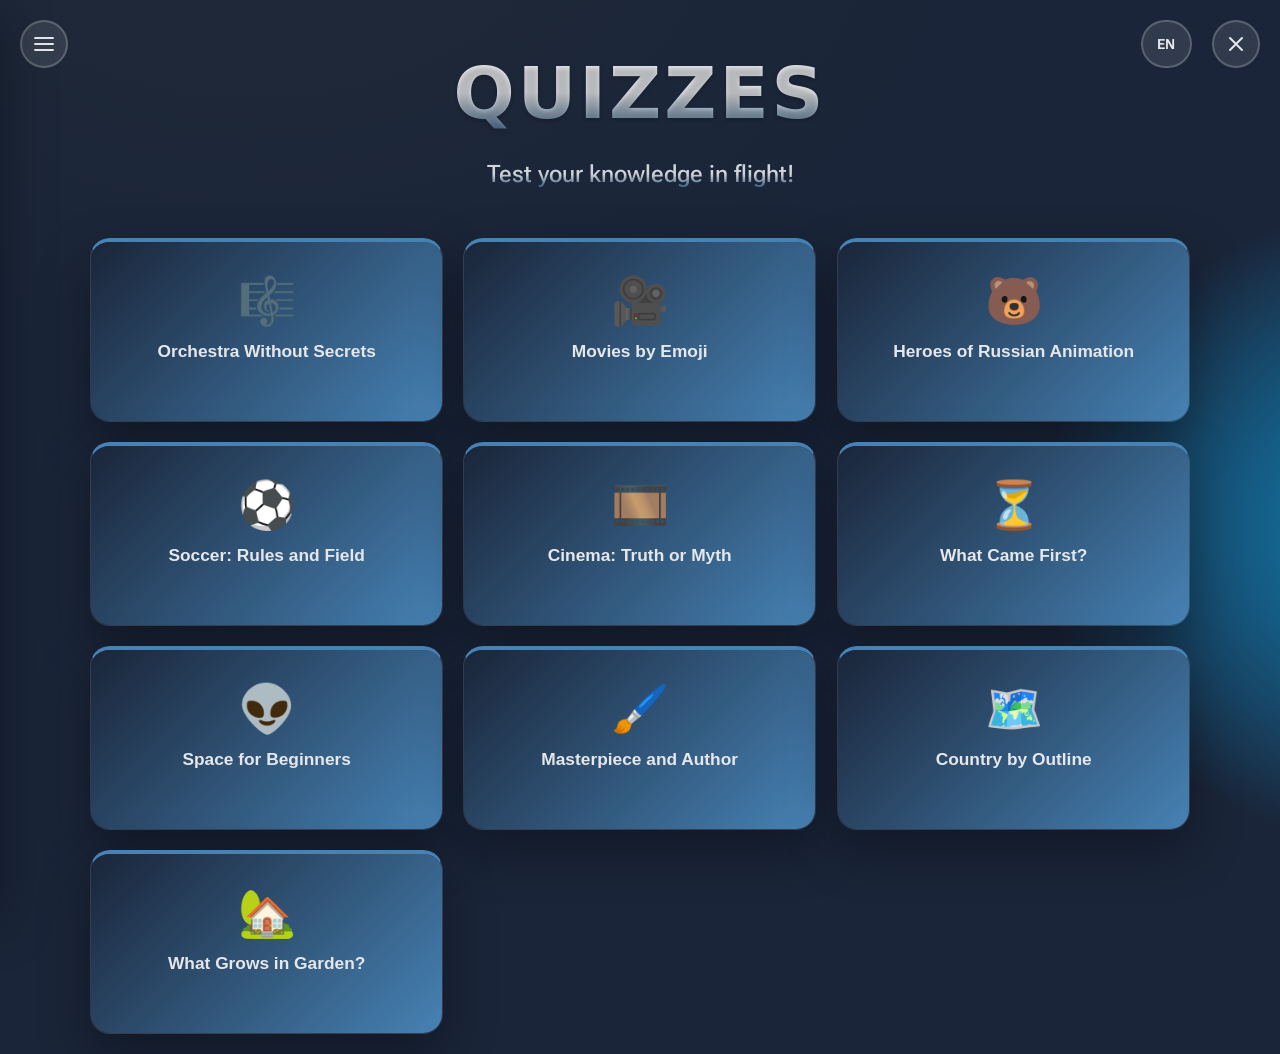
==== index_de.html @ 44c8a568 "Создание проекта" ====
<!DOCTYPE html>
<html lang="ru">
<head>
    <meta charset="UTF-8">
    <meta name="viewport" content="width=device-width, initial-scale=1.0">
    <meta name="description" content="Викторины- проверьте свои знания в полете">
    <meta name="theme-color" content="#1a2539">
    <title>Викторины</title>
    <link rel="stylesheet" href="css/style.css">
</head>
<body>
    <!-- Бургер-кнопка: открывает меню выбора темы -->
    <button class="burger-btn" id="burger-btn" data-i18n-aria-label="openThemeMenu" aria-haspopup="dialog" aria-expanded="false">
        <span class="burger-btn__line"></span>
        <span class="burger-btn__line"></span>
        <span class="burger-btn__line"></span>
    </button>

    <!-- Кнопка выхода/возврата на портал -->
    <button class="exit-btn" id="exit-btn" data-i18n-aria-label="exitQuizAriaLabel">
        <svg width="24" height="24" viewBox="0 0 24 24" fill="none" aria-hidden="true">
            <path d="M18 6L6 18M6 6L18 18" stroke="currentColor" stroke-width="2" stroke-linecap="round"/>
        </svg>
    </button>

    <!-- Селектор языка интерфейса -->
    <div class="language-selector" id="language-selector">
        <button
            type="button"
            class="language-selector__toggle"
            id="language-selector-toggle"
            aria-haspopup="listbox"
            aria-expanded="false"
            data-i18n-aria-label="chooseInterfaceLanguage"
        ></button>
        <div class="language-selector__dropdown" id="language-selector-dropdown" role="listbox" data-i18n-aria-label="availableLanguages"></div>
    </div>

    <!-- Выдвижное меню выбора темы -->
    <div class="theme-drawer-overlay" id="theme-drawer-overlay"></div>
    <div class="theme-drawer" id="theme-drawer" role="dialog" aria-modal="true" aria-labelledby="theme-drawer-title">
        <button class="theme-drawer__close" id="theme-drawer-close" data-i18n-aria-label="closeMenu">
            <svg width="20" height="20" viewBox="0 0 24 24" fill="none" aria-hidden="true">
                <path d="M18 6L6 18M6 6L18 18" stroke="currentColor" stroke-width="2" stroke-linecap="round"/>
            </svg>
        </button>
        <h2 class="theme-drawer__title" id="theme-drawer-title" data-i18n="chooseCategory"></h2>
        <div class="theme-drawer__list" id="theme-drawer-list" role="listbox" data-i18n-aria-label="themesList">
            <!-- Пункты меню генерируются из js/categories.js -->
        </div>
    </div>

    <div class="container">
        <!-- Главный экран -->
        <div id="welcome-screen" class="screen active">

            <div class="logo">
                <h1 class="main-title" data-i18n="mainTitle"></h1>
                <p class="subtitle" data-i18n="subtitle"></p>
            </div>

            <div class="category-selection">
                <div class="categories" id="categories-container">
                    <!-- Кнопки категорий генерируются автоматически из js/categories.js -->
                </div>
            </div>
        </div>

        <!-- Экран информации о категории -->
        <div id="category-info-screen" class="screen">
            <div class="category-info-content">
                <div class="category-info-icon" id="category-info-icon" aria-hidden="true">🎬</div>
                <h2 class="category-info-title" id="category-info-title">Кино на борту</h2>
                <p class="category-info-description" id="category-info-description">Проверьте свои знания о фильмах и кинематографе.</p>

                <div class="category-info-divider" aria-hidden="true"></div>

                <div class="category-info-stats">
                    <div class="info-stat-item">
                        <span class="info-stat-label" data-i18n="questionsLabel"></span>
                        <span class="info-stat-value info-stat-circle" id="category-info-questions">10</span>
                    </div>
                    <div class="info-stat-item">
                        <span class="info-stat-label" data-i18n="ageLabel"></span>
                        <span class="info-stat-value info-stat-circle" id="category-info-age">12+</span>
                    </div>
                </div>

                <div class="category-info-actions">
                    <button class="btn btn-back" id="category-info-back">
                        <svg width="20" height="20" viewBox="0 0 24 24" fill="none" aria-hidden="true">
                            <path d="M19 12H5M5 12L12 19M5 12L12 5" stroke="currentColor" stroke-width="2" stroke-linecap="round" stroke-linejoin="round"/>
                        </svg>
                        <span data-i18n="back"></span>
                    </button>
                    <button class="btn btn-primary active" id="category-info-start">
                        <span data-i18n="startQuiz"></span>
                        <svg width="20" height="20" viewBox="0 0 24 24" fill="none" aria-hidden="true">
                            <path d="M5 12H19M19 12L12 5M19 12L12 19" stroke="currentColor" stroke-width="2" stroke-linecap="round" stroke-linejoin="round"/>
                        </svg>
                    </button>
                </div>
            </div>
        </div>

        <!-- Экран викторины -->
        <div id="quiz-screen" class="screen">
            <div class="quiz-header">
                <div class="progress-bar" role="progressbar" aria-valuemin="0" aria-valuemax="100" aria-valuenow="0" data-i18n-aria-label="quizProgressAriaLabel">
                    <div class="progress-fill" id="progress-fill"></div>
                </div>
                <div class="quiz-info">
                    <span class="question-counter">
                        <span data-i18n="questionWord"></span> <span id="current-question">1</span> <span data-i18n="ofWord"></span> <span id="total-questions">10</span>
                    </span>
                </div>
            </div>

            <div class="quiz-content">
                <div id="question-image-container"></div>

                <h2 class="question" id="question-text"></h2>

                <div class="answers" id="answers-container" role="radiogroup" data-i18n-aria-label="answerOptionsAriaLabel"></div>

                <div class="quiz-controls">
                    <button id="back-btn" class="btn btn-back">
                        <svg width="20" height="20" viewBox="0 0 24 24" fill="none" aria-hidden="true">
                            <path d="M19 12H5M5 12L12 19M5 12L12 5" stroke="currentColor" stroke-width="2" stroke-linecap="round" stroke-linejoin="round"/>
                        </svg>
                        <span data-i18n="back"></span>
                    </button>

                    <button id="next-btn" class="btn btn-primary">
                        <span data-i18n="next"></span>
                        <svg width="20" height="20" viewBox="0 0 24 24" fill="none" aria-hidden="true">
                            <path d="M5 12H19M19 12L12 5M19 12L12 19" stroke="currentColor" stroke-width="2" stroke-linecap="round" stroke-linejoin="round"/>
                        </svg>
                    </button>
                </div>
            </div>
        </div>

        <!-- Экран результатов -->
        <div id="results-screen" class="screen">
            <div class="results-content">
                <div class="results-header">
                    <div class="results-icon" id="results-icon" aria-hidden="true">🏆</div>
                    <h2 class="results-title" id="results-title">Отличный результат!</h2>
                    <p class="results-message" id="results-message"></p>
                </div>

                <!-- Статистика в карточках -->
                <div class="results-stats-grid">
                    <div class="stat-card stat-card-score">
                        <div class="stat-card-icon">⭐</div>
                        <div class="stat-card-content">
                            <div class="stat-card-value" id="final-score">0</div>
                            <div class="stat-card-label" data-i18n="scoreLabel"></div>
                        </div>
                    </div>

                    <div class="stat-card stat-card-percentage">
                        <div class="stat-card-icon">📊</div>
                        <div class="stat-card-content">
                            <div class="stat-card-value" id="percentage">0%</div>
                            <div class="stat-card-label" data-i18n="percentageLabel"></div>
                        </div>
                    </div>

                    <div class="stat-card stat-card-correct">
                        <div class="stat-card-icon">✓</div>
                        <div class="stat-card-content">
                            <div class="stat-card-value" id="correct-count">0</div>
                            <div class="stat-card-label" data-i18n="correctLabel"></div>
                        </div>
                    </div>

                    <div class="stat-card stat-card-incorrect">
                        <div class="stat-card-icon">✗</div>
                        <div class="stat-card-content">
                            <div class="stat-card-value" id="incorrect-count">0</div>
                            <div class="stat-card-label" data-i18n="incorrectLabel"></div>
                        </div>
                    </div>
                </div>

                <!-- Детальная разбивка по вопросам -->
                <div class="results-details">
                    <h3 class="results-details-title" data-i18n="detailedBreakdownTitle"></h3>
                    <div class="results-questions-list" id="results-questions-list"></div>
                </div>

                <div class="results-actions">
                    <button class="btn btn-primary active" id="play-again-btn">
                        <svg width="20" height="20" viewBox="0 0 24 24" fill="none" aria-hidden="true">
                            <path d="M21 12C21 16.9706 16.9706 21 12 21C7.02944 21 3 16.9706 3 12C3 7.02944 7.02944 3 12 3C14.8273 3 17.35 4.30367 19 6.34267" stroke="currentColor" stroke-width="2" stroke-linecap="round"/>
                            <path d="M21 3V7H17" stroke="currentColor" stroke-width="2" stroke-linecap="round" stroke-linejoin="round"/>
                        </svg>
                        <span data-i18n="playAgain"></span>
                    </button>
                    <button type="button" class="btn btn-secondary" id="change-category-btn">
                        <svg width="20" height="20" viewBox="0 0 24 24" fill="none" aria-hidden="true">
                            <path d="M9 5H7C5.89543 5 5 5.89543 5 7V19C5 20.1046 5.89543 21 7 21H17C18.1046 21 19 20.1046 19 19V7C19 5.89543 18.1046 5 17 5H15" stroke="currentColor" stroke-width="2"/>
                            <rect x="9" y="3" width="6" height="4" rx="1" stroke="currentColor" stroke-width="2"/>
                        </svg>
                        <span data-i18n="chooseAnother"></span>
                    </button>
                </div>
            </div>
        </div>
    </div>

    <!-- Модальное окно выхода -->
    <div id="exit-modal" class="modal" role="dialog" aria-modal="true" aria-labelledby="exit-modal-title">
        <div class="modal-content">
            <div class="modal-icon" aria-hidden="true">⚠️</div>
            <h3 class="modal-title" id="exit-modal-title" data-i18n="exitConfirmTitle"></h3>
            <div class="modal-actions">
                <button class="btn btn-secondary" id="exit-cancel" data-i18n="exitNo"></button>
                <button class="btn btn-primary active" id="exit-confirm" data-i18n="exitYes"></button>
            </div>
        </div>
    </div>


    <script src="js/questions.js"></script>
    <script src="js/categories.js"></script>
    <script>window.CURRENT_LANGUAGE_CODE = 'en';</script>
    <script src="js/app.js"></script>
</body>
</html>
---- css/style.css ----
/* ============================================
   ШРИФТЫ
   ============================================ */
@font-face {
    font-family: 'Roboto Flex';
    src: url('../fonts/RobotoFlexVariable.woff2') format('woff2-variations'),
         url('../fonts/RobotoFlexVariable.woff2') format('woff2');
    font-weight: 100 1000;
    font-stretch: 25% 151%;
    font-style: normal;
    font-display: swap;
}

/* ============================================
   БАЗОВЫЕ СТИЛИ И ПЕРЕМЕННЫЕ
   ============================================ */
* {
    margin: 0;
    padding: 0;
    box-sizing: border-box;
}

:root {
    --bg: #1a2539;
    --card: #131d2f;
    --muted: #94a3b8;
    --text: #e5e7eb;
    --accent: #00CED1;
    --accent-2: #4682B4;
    --ok: #10b981;
    --err: #ef4444;
    --border-radius: 20px;
    --transition: all 0.3s ease;
    --shadow: 0 20px 50px rgba(0, 0, 0, 0.35);


    --transition-fast: 0.2s ease;
    --transition-normal: 0.3s ease;
    --transition-slow: 0.5s ease;

}

html {
    scroll-behavior: smooth;
}

body {
    font-family: 'Roboto Flex', system-ui, -apple-system, 'Segoe UI', Roboto, Ubuntu, Cantarell, 'Noto Sans', Arial, sans-serif;
    background: radial-gradient(1200px 800px at 20% -10%, #1f2937 0, transparent 60%),
                radial-gradient(1000px 700px at 120% 50%, #0ea5e9 0, transparent 50%),
                var(--bg);
    min-height: 100vh;
    display: flex;
    align-items: flex-start;
    justify-content: center;
    padding: 20px;
    color: var(--text);
    overflow-x: hidden;
}

.container {
    width: 100%;
    max-width: 920px;
    position: relative;
}

.screen {
    display: none;
    animation: fadeIn 0.4s ease;
}

.screen.active {
    display: block;
}


#category-info-screen.screen.active {
    display: flex;
    align-items: center;
    justify-content: center;
    min-height: calc(100vh - 40px);
}

@keyframes fadeIn {
    from {
        opacity: 0;
        transform: translateY(20px);
    }
    to {
        opacity: 1;
        transform: translateY(0);
    }
}

/* ============================================
   КНОПКА ВЫХОДА
   ============================================ */
.exit-btn {
    position: fixed;
    top: 20px;
    right: 20px;
    width: 48px;
    height: 48px;
    border-radius: 50%;
    background: rgba(255, 255, 255, 0.1);
    backdrop-filter: blur(10px);
    border: 2px solid rgba(255, 255, 255, 0.2);
    color: var(--text);
    cursor: pointer;
    transition: var(--transition);
    display: flex;
    align-items: center;
    justify-content: center;
    z-index: 1000;
    will-change: transform;
    transform: translateZ(0);
}

.exit-btn:hover {
    background: rgba(239, 68, 68, 0.2);
    border-color: var(--err);
    color: var(--err);
    transform: rotate(90deg);
}

/* ============================================
   БУРГЕР-КНОПКА
   ============================================ */
.burger-btn {
    position: fixed;
    top: 20px;
    left: 20px;
    width: 48px;
    height: 48px;
    border-radius: 50%;
    background: rgba(255, 255, 255, 0.1);
    backdrop-filter: blur(10px);
    border: 2px solid rgba(255, 255, 255, 0.2);
    color: var(--text);
    cursor: pointer;
    transition: var(--transition);
    display: flex;
    flex-direction: column;
    align-items: center;
    justify-content: center;
    gap: 4px;
    z-index: 1000;
    will-change: transform;
    transform: translateZ(0);
}

.burger-btn:hover,
.burger-btn--active {
    background: rgba(0, 206, 209, 0.15);
    border-color: var(--accent);
}

.burger-btn__line {
    display: block;
    width: 20px;
    height: 2px;
    border-radius: 2px;
    background: var(--text);
    transition: var(--transition);
}

.burger-btn:hover .burger-btn__line,
.burger-btn--active .burger-btn__line {
    background: var(--accent);
}

.burger-btn--active .burger-btn__line:nth-child(1) {
    transform: translateY(6px) rotate(45deg);
}

.burger-btn--active .burger-btn__line:nth-child(2) {
    opacity: 0;
}

.burger-btn--active .burger-btn__line:nth-child(3) {
    transform: translateY(-6px) rotate(-45deg);
}

.burger-btn--hidden {
    opacity: 0;
    visibility: hidden;
    pointer-events: none;
}

/* ============================================
   ВЫДВИЖНОЕ МЕНЮ ВЫБОРА ТЕМЫ
   ============================================ */
.theme-drawer-overlay {
    position: fixed;
    inset: 0;
    background: rgba(0, 0, 0, 0.5);
    backdrop-filter: blur(2px);
    opacity: 0;
    visibility: hidden;
    transition: var(--transition);
    z-index: 1099;
}

.theme-drawer-overlay--visible {
    opacity: 1;
    visibility: visible;
}

.theme-drawer {
    position: fixed;
    top: 0;
    left: 0;
    bottom: 0;
    width: min(320px, 85vw);
    background: var(--card);
    border-right: 1px solid rgba(255, 255, 255, 0.08);
    box-shadow: var(--shadow);
    padding: 84px 28px 32px;
    transform: translateX(-100%);
    transition: transform 0.35s ease;
    z-index: 1100;
    overflow-y: auto;
}

.theme-drawer--open {
    transform: translateX(0);
}

.theme-drawer__close {
    position: absolute;
    top: 20px;
    right: 20px;
    width: 40px;
    height: 40px;
    border-radius: 50%;
    background: rgba(255, 255, 255, 0.06);
    border: 2px solid rgba(255, 255, 255, 0.15);
    color: var(--text);
    cursor: pointer;
    transition: var(--transition);
    display: flex;
    align-items: center;
    justify-content: center;
}

.theme-drawer__close:hover {
    background: rgba(239, 68, 68, 0.2);
    border-color: var(--err);
    color: var(--err);
}

.theme-drawer__title {
    font-size: 1.3em;
    font-weight: 800;
    letter-spacing: 0.5px;
    text-transform: uppercase;
    margin-bottom: 24px;
    color: var(--text);
}

.theme-drawer__list {
    display: flex;
    flex-direction: column;
    gap: 6px;
}

.theme-drawer__item {
    display: flex;
    align-items: center;
    width: 100%;
    padding: 14px 16px;
    border-radius: 12px;
    background: transparent;
    border: none;
    color: var(--text);
    font-family: inherit;
    font-size: 1.05em;
    font-weight: 500;
    text-align: left;
    cursor: pointer;
    transition: var(--transition-fast);
}

.theme-drawer__item:hover {
    background: rgba(255, 255, 255, 0.06);
}

.theme-drawer__item--active {
    background: rgba(0, 206, 209, 0.14);
    color: var(--accent);
    font-weight: 700;
}

@media (max-width: 480px) {
    .burger-btn {
        width: 44px;
        height: 44px;
        top: 12px;
        left: 12px;
    }

    .theme-drawer {
        padding: 76px 22px 28px;
    }

    .theme-drawer__title {
        font-size: 1.15em;
        margin-bottom: 20px;
    }

    .theme-drawer__item {
        padding: 12px 14px;
        font-size: 1em;
    }
}

@media (max-width: 360px) {
    .burger-btn {
        width: 40px;
        height: 40px;
        top: 10px;
        left: 10px;
    }

    .theme-drawer {
        padding: 68px 18px 24px;
    }

    .theme-drawer__title {
        font-size: 1.05em;
        margin-bottom: 18px;
    }
}

/* ============================================
   СЕЛЕКТОР ЯЗЫКА
   ============================================ */
.language-selector {
    position: fixed;
    top: 20px;
    right: 88px;
    z-index: 1000;
    transition: opacity var(--transition), visibility var(--transition);
}

.language-selector--hidden {
    opacity: 0;
    visibility: hidden;
    pointer-events: none;
}

.language-selector__toggle {
    display: flex;
    align-items: center;
    justify-content: center;
    min-width: 48px;
    height: 48px;
    padding: 0 14px;
    border-radius: 24px;
    background: rgba(255, 255, 255, 0.1);
    backdrop-filter: blur(10px);
    border: 2px solid rgba(255, 255, 255, 0.2);
    color: var(--text);
    cursor: pointer;
    transition: var(--transition);
    font-family: inherit;
    will-change: transform;
    transform: translateZ(0);
}

.language-selector__toggle:hover,
.language-selector--open .language-selector__toggle {
    background: rgba(0, 206, 209, 0.15);
    border-color: var(--accent);
    color: var(--accent);
}

.language-selector__code {
    display: flex;
    align-items: center;
    justify-content: center;
    font-size: 1.05em;
    font-weight: 700;
    letter-spacing: 0.03em;
    line-height: 1;
}

.language-selector__dropdown {
    position: absolute;
    top: calc(100% + 10px);
    right: 0;
    min-width: 200px;
    max-height: 0;
    overflow: hidden;
    background: var(--card);
    border: 1px solid rgba(255, 255, 255, 0.08);
    border-radius: 16px;
    box-shadow: var(--shadow);
    opacity: 0;
    transform: translateY(-8px);
    transition: max-height var(--transition), opacity var(--transition), transform var(--transition), overflow 0s linear 0.3s;
    pointer-events: none;
}

.language-selector--open .language-selector__dropdown {
    max-height: min(420px, calc(100vh - 90px));
    opacity: 1;
    transform: translateY(0);
    pointer-events: auto;
    overflow-y: auto;
    padding: 8px;
    transition: max-height var(--transition), opacity var(--transition), transform var(--transition), overflow 0s linear 0.3s;
}

.language-option {
    display: flex;
    align-items: center;
    gap: 10px;
    width: 100%;
    padding: 10px 12px;
    border: none;
    border-radius: 10px;
    background: transparent;
    color: var(--text);
    font-family: inherit;
    font-size: 0.95em;
    text-align: left;
    text-decoration: none;
    cursor: pointer;
    transition: var(--transition-fast);
}

.language-option:hover {
    background: rgba(255, 255, 255, 0.08);
}

.language-option--active {
    background: rgba(0, 206, 209, 0.12);
    color: var(--accent);
}

.language-option__code {
    flex-shrink: 0;
    min-width: 28px;
    font-size: 0.8em;
    font-weight: 700;
    letter-spacing: 0.05em;
    color: rgba(229, 231, 235, 0.5);
    line-height: 1;
}

.language-option--active .language-option__code {
    color: var(--accent);
}

.language-option__name {
    flex: 1;
}

.language-option__check {
    color: var(--accent);
    font-weight: 700;
}

@media (max-width: 480px) {
    .language-selector {
        top: 12px;
        right: 76px;
    }

    .language-selector__toggle {
        min-width: 44px;
        height: 44px;
        padding: 0 12px;
    }

    .language-selector__dropdown {
        min-width: 180px;
    }
}

@media (max-width: 360px) {
    .language-selector {
        top: 10px;
        right: 68px;
    }

    .language-selector__toggle {
        min-width: 40px;
        height: 40px;
        padding: 0 10px;
    }
}

/* ============================================
   ГЛАВНЫЙ ЭКРАН
   ============================================ */

.categories__empty {
    text-align: center;
    opacity: 0.7;
    font-size: 1.05em;
    padding: 40px 20px;
    grid-column: 1 / -1;
}

.categories {
    display: grid;
    grid-template-columns: repeat(2, 1fr);
    gap: 16px;
}


.category-btn {
    background: linear-gradient(180deg, rgba(255,255,255,.06), rgba(255,255,255,.02));
    backdrop-filter: blur(8px);
    border: 1px solid rgba(255, 255, 255, 0.08);
    border-top: 4px solid var(--category-color, #4682B4);
    border-radius: var(--border-radius);
    padding: 32px 24px;
    cursor: pointer;
    transition: var(--transition);
    display: flex;
    flex-direction: column;
    align-items: center;
    gap: 12px;
    box-shadow: var(--shadow);
    position: relative;
    overflow: hidden;
    min-height: 160px;
    will-change: transform;
    transform: translateZ(0);
}

.category-btn__icon {
    font-size: 3.5em;
    position: relative;
    z-index: 1;
    transition: transform var(--transition-normal);
}

.category-btn:hover .category-btn__icon {
    transform: scale(1.1);
}

.category-btn__title {
    font-size: 1.3em;
    font-weight: 600;
    color: var(--text);
    position: relative;
    z-index: 1;
}

.category-btn::before {
    content: '';
    position: absolute;
    top: 0;
    left: 0;
    right: 0;
    bottom: 0;
    background: linear-gradient(135deg, rgba(26,37,57), rgba(70, 130, 180));
    opacity: 1;
    transition: var(--transition);
}

.category-btn:hover::before {
    opacity: 1;
}

.category-btn:hover {
    transform: translateY(-5px);
    border-color: var(--accent);
    box-shadow: 0 15px 40px rgba(224, 255, 255, 0.3);
}

/* ============================================
   ЭКРАН ИНФОРМАЦИИ О КАТЕГОРИИ
   ============================================ */
.category-info-content {
    background: linear-gradient(180deg, rgba(255,255,255,.06), rgba(255,255,255,.03));
    backdrop-filter: blur(8px);
    border: 1px solid rgba(255, 255, 255, 0.08);
    border-radius: var(--border-radius);
    padding: 48px 40px;
    box-shadow: var(--shadow);
    text-align: center;
    max-width: 600px;
    margin: 0 auto;
}

.category-info-icon {
    font-size: 5em;
    margin-bottom: 20px;
}

.category-info-title {
    font-size: 2em;
    color: var(--text);
    margin-bottom: 16px;
    font-weight: 700;
}

.category-info-description {
    font-size: 1.1em;
    color: var(--muted);
    line-height: 1.6;
    margin-bottom: 24px;
}

.category-info-divider {
    height: 1px;
    background: linear-gradient(90deg,
        transparent,
        rgba(255, 255, 255, 0.15) 20%,
        rgba(255, 255, 255, 0.15) 80%,
        transparent);
    margin: 24px 0;
}

.category-info-stats {
    display: flex;
    justify-content: space-around;
    gap: 24px;
    margin-bottom: 32px;
}

.info-stat-item {
    display: flex;
    flex-direction: column;
    align-items: center;
    gap: 8px;
}

.info-stat-label {
    font-size: 0.9em;
    color: var(--muted);
    text-transform: uppercase;
    letter-spacing: 0.5px;
}

.info-stat-value {
    font-size: 1.4em;
    font-weight: 700;
    color: var(--accent);
}

.category-info-actions {
    display: flex;
    gap: 12px;
    justify-content: center;
}

/* ============================================
   ЭКРАН ВИКТОРИНЫ
   ============================================ */
#quiz-screen {
    background: linear-gradient(180deg, rgba(255,255,255,.06), rgba(255,255,255,.03));
    backdrop-filter: blur(8px);
    border: 1px solid rgba(255, 255, 255, 0.08);
    border-radius: var(--border-radius);
    padding: 40px;
    box-shadow: var(--shadow);
}

.quiz-header {
    margin-bottom: 40px;
}

.progress-bar {
    width: 100%;
    height: 10px;
    background: rgba(255, 255, 255, 0.1);
    border-radius: 10px;
    overflow: hidden;
    margin-bottom: 20px;
}

.progress-fill {
    height: 100%;
    background: linear-gradient(90deg, var(--accent), var(--accent-2));
    border-radius: 10px;
    transition: width var(--transition-slow);
    width: 0%;
    will-change: width;
}

.quiz-info {
    display: flex;
    justify-content: center;
    align-items: center;
    font-weight: 600;
    font-size: 1.1em;
}

.question-counter {
    color: var(--muted);
}

#question-image-container {
    width: 100%;
    margin-bottom: 24px;
}

.question-image {
    width: 100%;
    max-width: 100%;
    height: auto;
    max-height: 400px;
    object-fit: contain;
    border-radius: 16px;
    display: block;
    margin: 0 auto;
    box-shadow: 0 10px 40px rgba(0, 0, 0, 0.3);
    border: 2px solid rgba(255, 255, 255, 0.1);
    /* Плавное появление изображения */
    transition: opacity 0.5s ease;
    position: relative;
    z-index: 1;
}

.question {
    font-size: 1.6em;
    margin-bottom: 32px;
    line-height: 1.5;
    color: var(--text);
    font-weight: 600;
}

.answers {
    display: grid;
    gap: 12px;
    margin-bottom: 32px;
}

.answer-btn {
    background: rgba(17, 24, 39, 0.5);
    border: 1px solid rgba(255, 255, 255, 0.14);
    border-radius: 14px;
    padding: 20px 24px;
    text-align: left;
    cursor: pointer;
    transition: var(--transition);
    font-size: 1.1em;
    color: var(--text);
    position: relative;
    overflow: hidden;
    display: flex;
    justify-content: space-between;
    align-items: center;
    word-wrap: break-word;
    overflow-wrap: break-word;
    white-space: normal;
    line-height: 1.4;
    will-change: transform;
    transform: translateZ(0);
}

.answer-btn::before {
    content: '';
    position: absolute;
    left: 0;
    top: 0;
    bottom: 0;
    width: 4px;
    background: var(--accent);
    transform: scaleY(0);
    transition: var(--transition);
}

.answer-btn:hover:not(.disabled)::before {
    transform: scaleY(1);
}

.answer-btn:hover:not(.disabled) {
    background: rgba(255, 255, 255, 0.1);
    border-color: var(--accent);
    transform: translateX(4px);
}

.answer-btn.selected {
    background: rgba(0, 206, 209, 0.15);
    color: var(--accent);
    border-color: var(--accent);
    transform: translateX(4px);
}

.answer-btn.selected::before {
    transform: scaleY(1);
}

.answer-btn.disabled {
    cursor: not-allowed;
    opacity: 0.5;
}

.quiz-controls {
    display: flex;
    gap: 12px;
    justify-content: space-between;
    width: 100%;
}

.btn {
    padding: 16px 32px;
    border: none;
    border-radius: 12px;
    font-size: 1.1em;
    font-weight: 600;
    cursor: pointer;
    transition: var(--transition);
    display: flex;
    align-items: center;
    gap: 8px;
    justify-content: center;
    min-height: 48px;
    will-change: transform;
    transform: translateZ(0);
}

.btn-primary {
    background: rgba(255, 255, 255, 0.1);
    color: rgba(255, 255, 255, 0.4);
    flex: 1;
    border: 1px solid rgba(255, 255, 255, 0.1);
    cursor: not-allowed;
}

.btn-primary.active {
    background: linear-gradient(90deg, var(--accent), var(--accent-2));
    color: #0f172a;
    cursor: pointer;
}

.btn-primary.active:hover {
    transform: translateY(-2px);
}

.btn-back {
    background: rgba(255, 255, 255, 0.1);
    color: var(--text);
    border: 1px solid rgba(255, 255, 255, 0.2);
}

.btn-back:hover {
    background: rgba(255, 255, 255, 0.15);
    border-color: var(--accent);
}

.btn-secondary {
    background: rgba(255, 255, 255, 0.1);
    color: var(--text);
    border: 1px solid rgba(255, 255, 255, 0.2);
    flex: 1;
}

.btn-secondary:hover {
    background: rgba(255, 255, 255, 0.15);
    border-color: rgba(255, 255, 255, 0.3);
}

/* ============================================
   ПЛАШКА "NEW" ДЛЯ КАТЕГОРИЙ
   ============================================ */

.new-badge {
    position: absolute;
    top: 12px;
    right: 12px;

    background-color: rgba(64, 224, 208, 0.85);
    color: white;
    font-weight: bold;
    font-size: 12px;
    text-transform: uppercase;
    letter-spacing: 0.5px;

    padding: 5px 12px;
    border-radius: 16px;

    box-shadow: 0 2px 8px rgba(64, 224, 208, 0.4);
    z-index: 2;

    animation: badgePulse 2s ease-in-out infinite;
}

@keyframes badgePulse {
    0%, 100% {
        transform: scale(1);
        box-shadow: 0 2px 8px rgba(64, 224, 208, 0.4);
    }
    50% {
        transform: scale(1.05);
        box-shadow: 0 4px 12px rgba(64, 224, 208, 0.6);
    }
}

/* Адаптивность для плашки */
@media (max-width: 767px) {
    .new-badge {
        font-size: 11px;
        padding: 4px 10px;
        top: 10px;
        right: 10px;
    }
}

@media (max-width: 480px) {
    .new-badge {
        font-size: 10px;
        padding: 3px 8px;
        top: 8px;
        right: 8px;
    }
}

@media (max-width: 360px) {
    .new-badge {
        font-size: 9px;
        padding: 3px 7px;
        top: 8px;
        right: 8px;
    }
}

@media (max-height: 600px) and (orientation: landscape) {
    .new-badge {
        font-size: 10px;
        padding: 3px 8px;
        top: 8px;
        right: 8px;
    }
}

/* ============================================
   ЭКРАН РЕЗУЛЬТАТОВ
   ============================================ */
#results-screen {
    background: linear-gradient(180deg, rgba(255,255,255,.06), rgba(255,255,255,.03));
    backdrop-filter: blur(8px);
    border: 1px solid rgba(255, 255, 255, 0.08);
    border-radius: var(--border-radius);
    padding: 48px 40px;
    box-shadow: var(--shadow);
}



.results-header {
    margin-bottom: 40px;
    text-align: center;
}

.results-icon {
    font-size: 5em;
    align: center;
    margin-bottom: 20px;
    animation: bounceIn 0.6s ease;
    will-change: transform;
}

@keyframes bounceIn {
    0% {
        opacity: 0;
        transform: scale(0.3);
    }
    50% {
        opacity: 1;
        transform: scale(1.05);
    }
    70% {
        transform: scale(0.9);
    }
    100% {
        transform: scale(1);
    }
}

.results-title {
    font-size: 2.2em;
    color: var(--text);
    margin-bottom: 12px;
    font-weight: 700;
}

.results-message {
    font-size: 1.1em;
    color: var(--muted);
    line-height: 1.6;
    max-width: 600px;
    margin: 0 auto;
}

/* КАРТОЧКИ СТАТИСТИКИ */
.results-stats-grid {
    display: grid;
    grid-template-columns: repeat(4, 1fr);
    gap: 16px;
    margin-bottom: 40px;
}

.stat-card {
    background: linear-gradient(135deg, rgba(255,255,255,0.08), rgba(255,255,255,0.04));
    border: 1px solid rgba(255, 255, 255, 0.1);
    border-radius: 16px;
    padding: 24px 20px;
    display: flex;
    flex-direction: column;
    align-items: center;
    gap: 12px;
    transition: var(--transition);
    position: relative;
    overflow: hidden;
    animation: slideInUp 0.5s ease forwards;
    opacity: 0;
    will-change: transform;
    transform: translateZ(0);
}

.stat-card:nth-child(1) { animation-delay: 0.1s; }
.stat-card:nth-child(2) { animation-delay: 0.2s; }
.stat-card:nth-child(3) { animation-delay: 0.3s; }
.stat-card:nth-child(4) { animation-delay: 0.4s; }

@keyframes slideInUp {
    from {
        opacity: 0;
        transform: translateY(30px);
    }
    to {
        opacity: 1;
        transform: translateY(0);
    }
}

.stat-card:hover {
    transform: translateY(-4px);
    box-shadow: 0 12px 24px rgba(0, 0, 0, 0.3);
}

.stat-card-icon {
    width: 56px;
    height: 56px;
    border-radius: 12px;
    display: flex;
    align-items: center;
    justify-content: center;
    font-size: 1.8em;
    flex-shrink: 0;
}

.stat-card-score .stat-card-icon {
    background: linear-gradient(135deg, #fbbf24, #f59e0b);
}

.stat-card-correct .stat-card-icon {
    background: linear-gradient(135deg, #10b981, #059669);
}

.stat-card-incorrect .stat-card-icon {
    background: linear-gradient(135deg, #ef4444, #dc2626);
}

.stat-card-percentage .stat-card-icon {
    background: linear-gradient(135deg, #3b82f6, #2563eb);
}

.stat-card-content {
    text-align: center;
}

.stat-card-value {
    font-size: 2.2em;
    font-weight: 700;
    color: var(--text);
    line-height: 1;
    margin-bottom: 6px;
}

.stat-card-label {
    font-size: 0.9em;
    color: var(--muted);
    text-transform: uppercase;
    letter-spacing: 0.5px;
}

/* ДЕТАЛЬНАЯ РАЗБИВКА */
.results-details {
    background: rgba(255, 255, 255, 0.03);
    border: 1px solid rgba(255, 255, 255, 0.08);
    border-radius: 16px;
    padding: 24px;
    margin-bottom: 32px;
}

.results-details-title {
    font-size: 1.3em;
    color: var(--text);
    margin-bottom: 20px;
    font-weight: 600;
    text-align: center;
}

.results-questions-list {
    display: flex;
    flex-direction: column;
    gap: 16px;
    max-height: 500px;
    overflow-y: auto;
    padding-right: 8px;
}

.results-questions-list::-webkit-scrollbar {
    width: 6px;
}

.results-questions-list::-webkit-scrollbar-track {
    background: rgba(255, 255, 255, 0.05);
    border-radius: 3px;
}

.results-questions-list::-webkit-scrollbar-thumb {
    background: rgba(255, 255, 255, 0.2);
    border-radius: 3px;
}

.results-questions-list::-webkit-scrollbar-thumb:hover {
    background: rgba(255, 255, 255, 0.3);
}

/* КАРТОЧКА ВОПРОСА */
.results-question-item {
    background: rgba(255, 255, 255, 0.04);
    border: 1px solid rgba(255, 255, 255, 0.1);
    border-radius: 12px;
    padding: 20px;
    transition: var(--transition);
    animation: fadeInLeft 0.4s ease forwards;
    opacity: 0;
    will-change: transform;
}

.results-question-item:nth-child(1) { animation-delay: 0.05s; }
.results-question-item:nth-child(2) { animation-delay: 0.1s; }
.results-question-item:nth-child(3) { animation-delay: 0.15s; }
.results-question-item:nth-child(4) { animation-delay: 0.2s; }
.results-question-item:nth-child(5) { animation-delay: 0.25s; }
.results-question-item:nth-child(n+6) { animation-delay: 0.3s; }

@keyframes fadeInLeft {
    from {
        opacity: 0;
        transform: translateX(-20px);
    }
    to {
        opacity: 1;
        transform: translateX(0);
    }
}

.results-question-item:hover {
    background: rgba(255, 255, 255, 0.06);
    transform: translateX(4px);
}


.question-header {
    display: flex;
    justify-content: space-between;
    align-items: center;
    margin-bottom: 12px;
    padding-bottom: 12px;
    border-bottom: 1px solid rgba(255, 255, 255, 0.08);
}

.question-number {
    font-size: 0.85em;
    color: var(--muted);
    font-weight: 600;
    text-transform: uppercase;
    letter-spacing: 0.5px;
}

.question-status {
    font-size: 0.9em;
    font-weight: 600;
    padding: 6px 12px;
    border-radius: 8px;
    white-space: nowrap;
}

.question-status.correct {
    color: var(--ok);
    background: rgba(16, 185, 129, 0.15);
}

.question-status.incorrect {
    color: var(--err);
    background: rgba(239, 68, 68, 0.15);
}

.question-text {
    font-size: 1.05em;
    color: var(--text);
    line-height: 1.5;
    margin-bottom: 16px;
    font-weight: 500;
}


.answers-container {
    display: flex;
    flex-direction: column;
    gap: 10px;
}

.answer-row {
    display: grid;
    grid-template-columns: auto 1fr;
    gap: 12px;
    align-items: baseline;
    padding: 10px 12px;
    border-radius: 8px;
    background: rgba(255, 255, 255, 0.03);
}

.answer-label {
    font-size: 0.85em;
    color: var(--muted);
    font-weight: 600;
    white-space: nowrap;
}

.answer-value {
    font-size: 0.95em;
    color: var(--text);
    line-height: 1.4;
}



.correct-answer {

    background: rgba(16, 185, 129, 0.08);
}

.explanation-row {
    display: flex;
    gap: 10px;
    align-items: flex-start;
    padding: 12px;
    border-radius: 8px;
    background: rgba(0, 206, 209, 0.08);
    margin-top: 4px;
}

.explanation-icon {
    font-size: 1.2em;
    flex-shrink: 0;
    margin-top: 2px;
}

.explanation-text {
    font-size: 0.9em;
    color: var(--text);
    line-height: 1.6;
    opacity: 0.9;
}

.results-actions {
    display: flex;
    gap: 16px;
    justify-content: center;
    flex-wrap: wrap;
}

/* ============================================
   МОДАЛЬНОЕ ОКНО ВЫХОДА
   ============================================ */
.modal {
    display: none;
    position: fixed;
    top: 0;
    left: 0;
    width: 100%;
    height: 100%;
    background: rgba(15, 23, 42, 0.8);
    backdrop-filter: blur(8px);
    z-index: 3000;
    align-items: center;
    justify-content: center;
    animation: fadeIn 0.3s ease;
}

.modal.active {
    display: flex;
}

.modal-content {
    background: linear-gradient(180deg, rgba(255,255,255,.08), rgba(255,255,255,.04));
    backdrop-filter: blur(20px);
    border: 1px solid rgba(255, 255, 255, 0.12);
    border-radius: var(--border-radius);
    padding: 40px;
    max-width: 400px;
    width: 90%;
    text-align: center;
    box-shadow: var(--shadow);
    animation: modalSlideIn 0.3s ease;
}

@keyframes modalSlideIn {
    from {
        opacity: 0;
        transform: translateY(-30px) scale(0.9);
    }
    to {
        opacity: 1;
        transform: translateY(0) scale(1);
    }
}

.modal-icon {
    font-size: 4em;
    margin-bottom: 20px;
}

.modal-title {
    font-size: 1.5em;
    color: var(--text);
    margin-bottom: 30px;
    font-weight: 600;
    line-height: 1.4;
}

.modal-actions {
    display: flex;
    gap: 12px;
    justify-content: center;
}

.modal-actions .btn {
    min-width: 100px;
}

/* ============================================
   АДАПТИВНОСТЬ
   ============================================ */

@media (min-width: 650px) {
    .categories {
        grid-template-columns: repeat(3, 1fr);
        gap: 20px;
    }
}

/*
 * До 649px включительно — 2 колонки. Отдельный блок (а не часть общего
 * max-width: 767px ниже), чтобы явно не пересекаться с min-width: 650px
 * выше: без чёткой границы на 649/650 браузер каскадно применял бы то
 * правило, что идёт позже в файле, независимо от смысла.
 */
@media (max-width: 649px) {
    .categories {
        grid-template-columns: repeat(2, 1fr);
        gap: 14px;
    }
}

@media (min-width: 1200px) {
    .container {
        max-width: 1100px;
    }

    .categories {
        grid-template-columns: repeat(3, 1fr);
        gap: 20px;
    }
}

@media (max-width: 767px) {
    body {
        padding: 15px;
    }

    .subtitle {
        font-size: 1.5em;
    }

    .category-btn {
        padding: 28px 20px;
        min-height: 150px;
    }

    .category-btn__icon {
        font-size: 3em;
    }

    .category-btn__title {
        font-size: 1.15em;
    }

    .category-info-content {
        padding: 36px 28px;
    }

    .category-info-icon {
        font-size: 4em;
    }

    .category-info-title {
        font-size: 1.6em;
    }

    .category-info-description {
        font-size: 1em;
    }

    .category-info-stats {
        flex-direction: row;
        gap: 20px;
    }

    .category-info-actions {
        flex-direction: column;
    }

    .category-info-actions .btn {
        width: 100%;
    }

    .question {
        font-size: 1.4em;
    }

    .question-image {
        max-height: 300px;
    }

    .answer-btn {
        padding: 18px 20px;
        font-size: 1.05em;
    }

    #quiz-screen,
    #results-screen {
        padding: 32px 24px;
    }

    .quiz-controls {
        flex-direction: column;
    }

    .btn {
        width: 100%;
    }

    .results-actions {
        flex-direction: column;
    }

    .results-stats-grid {
        grid-template-columns: repeat(2, 1fr);
        gap: 14px;
    }

    .stat-card {
        padding: 20px 18px;
    }

    .stat-card-icon {
        width: 52px;
        height: 52px;
        font-size: 1.7em;
    }

    .stat-card-value {
        font-size: 2em;
    }

    .sticker-img {
        max-width: 150px;
    }

    .results-icon {
        font-size: 4em;
    }

    .results-title {
        font-size: 1.8em;
    }

    .results-message {
        font-size: 1em;
    }

    .results-header {
        margin-bottom: 32px;
    }

    .results-details {
        padding: 20px;
        margin-bottom: 28px;
    }

    .results-details-title {
        font-size: 1.2em;
        margin-bottom: 16px;
    }

    .results-questions-list {
        max-height: 400px;
    }

    .results-question-item {
        padding: 16px;
    }

    .question-header {
        flex-direction: row;
        align-items: center;
        gap: 8px;
        text-align: left;
    }

    .question-number {
        font-size: 0.78em;
    }

    .question-text {
        font-size: 1em;
    }

    .question-status {
        align-self: center;
        font-size: 0.78em;
    }

    .answer-row {
        grid-template-columns: 1fr;
        gap: 6px;
    }

    .answer-label {
        font-size: 0.8em;
    }

    .answer-value {
        font-size: 0.9em;
    }


    .explanation-row {
        flex-direction: row;
        align-items: flex-start;
        text-align: left;
    }

    .explanation-icon {
        font-size: 1.2em;
    }

    .explanation-text {
        font-size: 0.85em;
        text-align: left;
    }
}

@media (max-width: 480px) {
    body {
        padding: 12px;
    }

    .exit-btn {
        width: 44px;
        height: 44px;
        top: 12px;
        right: 12px;
    }

    .categories {
        grid-template-columns: repeat(2, 1fr);
        gap: 12px;
    }

    .category-btn {
        padding: 24px 16px;
        min-height: 140px;
    }

    .category-btn__icon {
        font-size: 2.6em;
    }

    .category-btn__title {
        font-size: 1.05em;
    }

    .category-info-content {
        padding: 32px 24px;
    }

    .category-info-icon {
        font-size: 3.8em;
    }

    .category-info-title {
        font-size: 1.5em;
    }

    .category-info-description {
        font-size: 0.98em;
    }



    .info-stat-value {
        font-size: 1.3em;
    }

    .info-stat-label {
        font-size: 0.88em;
    }

    .category-info-stats {
        flex-direction: row;
        gap: 16px;
    }

    .category-info-actions {
        flex-direction: column;
    }

    .category-info-actions .btn {
        width: 100%;
    }

    #quiz-screen {
        padding: 24px 18px;
    }

    .quiz-header {
        margin-bottom: 30px;
    }

    .question {
        font-size: 1.25em;
        margin-bottom: 26px;
    }

    .question-image {
        border-radius: 14px;
        max-height: 260px;
    }

    .answer-btn {
        padding: 16px 18px;
        font-size: 1em;
        min-height: 58px;
    }

    .btn {
        padding: 15px 24px;
        font-size: 1em;
        min-height: 46px;
    }

    .quiz-controls {
        flex-direction: column;
    }

    #results-screen {
        padding: 32px 22px;
    }

    .results-icon {
        font-size: 4em;
    }

    .results-title {
        font-size: 1.7em;
        margin-bottom: 16px;
    }

    .results-message {
        font-size: 1.05em;
    }

    .results-header {
        margin-bottom: 28px;
    }

    .results-stats-grid {
        grid-template-columns: repeat(2, 1fr);
        gap: 10px;
        margin-bottom: 28px;
    }

    .stat-card {
        padding: 18px 14px;
    }

    .stat-card-icon {
        width: 46px;
        height: 46px;
        font-size: 1.5em;
    }

    .stat-card-value {
        font-size: 1.8em;
    }

    .stat-card-label {
        font-size: 0.8em;
    }

    .results-details {
        padding: 18px;
        margin-bottom: 24px;
    }

    .results-details-title {
        font-size: 1.15em;
        margin-bottom: 14px;
    }

    .results-questions-list {
        max-height: 350px;
    }

    .results-question-item {
        padding: 14px;
    }


    .question-header {
        flex-direction: row;
        align-items: center;
        gap: 6px;
        padding-bottom: 10px;
        text-align: left;
    }

    .question-number {
        font-size: 0.7em;
    }

    .question-text {
        font-size: 0.95em;
        line-height: 1.4;
    }

    .question-status {
        font-size: 0.72em;
        padding: 4px 8px;
        align-self: center;
    }

    .answer-row {
        padding: 8px 10px;
    }

    .answer-label {
        font-size: 0.75em;
    }

    .answer-value {
        font-size: 0.85em;
    }

    .explanation-row {
        padding: 10px;
        gap: 8px;
        flex-direction: row;
        align-items: flex-start;
        text-align: left;
    }

    .explanation-icon {
        font-size: 1.1em;
    }

    .explanation-text {
        font-size: 0.8em;
        text-align: left;
    }

    .results-actions {
        flex-direction: column;
        gap: 10px;
    }

    .results-actions .btn {
        width: 100%;
        padding: 14px 24px;
        font-size: 1em;
    }

    .modal-content {
        padding: 32px 22px;
    }

    .modal-icon {
        font-size: 3.7em;
    }

    .modal-title {
        font-size: 1.3em;
    }

    .modal-actions {
        flex-direction: column;
    }

    .modal-actions .btn {
        width: 100%;
    }

    .sticker-img {
        max-width: 130px;
    }
}

@media (max-width: 360px) {
    body {
        padding: 10px;
    }

    .exit-btn {
        width: 40px;
        height: 40px;
        top: 10px;
        right: 10px;
    }

    .categories {
        grid-template-columns: repeat(2, 1fr);
        gap: 10px;
    }

    .category-btn {
        padding: 20px 14px;
        min-height: 120px;
    }

    .category-btn__icon {
        font-size: 2.2em;
    }

    .category-btn__title {
        font-size: 0.95em;
    }

    .category-info-content {
        padding: 28px 20px;
    }

    .category-info-icon {
        font-size: 3.5em;
    }

    .category-info-title {
        font-size: 1.4em;
    }

    .category-info-description {
        font-size: 0.95em;
    }

    .info-stat-value {
        font-size: 1.2em;
    }

    .info-stat-label {
        font-size: 0.85em;
    }

    .category-info-stats {
        flex-direction: row;
        gap: 14px;
    }

    .question {
        font-size: 1.15em;
    }

    .answer-btn {
        font-size: 0.95em;
        padding: 14px 16px;
    }

    .btn {
        font-size: 0.95em;
        padding: 13px 18px;
    }

    #results-screen {
        padding: 28px 18px;
    }

    .results-icon {
        font-size: 3.5em;
    }

    .results-title {
        font-size: 1.6em;
    }

    .results-stats-grid {
        grid-template-columns: repeat(2, 1fr);
        gap: 8px;
        margin-bottom: 24px;
    }

    .stat-card {
        padding: 16px 12px;
    }

    .stat-card-icon {
        width: 42px;
        height: 42px;
        font-size: 1.4em;
    }

    .stat-card-value {
        font-size: 1.6em;
    }

    .stat-card-label {
        font-size: 0.75em;
    }

    .results-details {
        padding: 16px;
        margin-bottom: 20px;
    }

    .results-details-title {
        font-size: 1.1em;
        margin-bottom: 12px;
    }

    .results-questions-list {
        max-height: 300px;
    }

    .results-question-item {
        padding: 12px;
    }


    .question-header {
        flex-direction: row;
        align-items: center;
        gap: 6px;
        text-align: left;
    }

    .question-number {
        font-size: 0.65em;
    }

    .question-text {
        font-size: 0.9em;
    }

    .question-status {
        font-size: 0.68em;
        padding: 3px 7px;
        align-self: center;
    }

    .answer-row {
        padding: 6px 8px;
    }

    .answer-label {
        font-size: 0.7em;
    }

    .answer-value {
        font-size: 0.8em;
    }

    .explanation-row {
        padding: 8px;
        flex-direction: row;
        align-items: flex-start;
        text-align: left;
    }

    .explanation-icon {
        font-size: 1em;
    }

    .explanation-text {
        font-size: 0.75em;
        text-align: left;
    }

    .results-actions .btn {
        padding: 12px 20px;
        font-size: 0.95em;
    }

    .sticker-img {
        max-width: 110px;
    }
}

@media (max-width: 320px) {
    .categories {
        grid-template-columns: repeat(2, 1fr);
        gap: 8px;
    }

    .category-btn {
        padding: 16px 12px;
        min-height: 120px;
    }

    .category-btn__icon {
        font-size: 1.8em;
    }

    .category-btn__title {
        font-size: 0.82em;
    }
}

/*
 * Строго до 300px — одна колонка (карточки в два столбца слишком тесные
 * на настолько узких экранах). Диапазон 300–320px использует блок выше
 * (2 колонки). Этот блок идёт позже в файле специально, чтобы его
 * узкий диапазон (max-width: 299px) выигрывал каскад у более широкого
 * блока (max-width: 320px) на пересечении условий.
 */
@media (max-width: 299px) {
    .categories {
        grid-template-columns: 1fr;
        gap: 10px;
    }

    .category-btn {
        padding: 20px 16px;
        min-height: 120px;
    }

    .category-btn__icon {
        font-size: 2em;
    }

    .category-btn__title {
        font-size: 0.95em;
    }
}

@media (max-height: 600px) and (orientation: landscape) {
    body {
        padding: 10px;
    }

    .categories {
        grid-template-columns: repeat(2, 1fr);
        gap: 10px;
    }

    .category-btn {
        padding: 16px 14px;
        min-height: 110px;
    }

    .category-btn__icon {
        font-size: 2.2em;
    }

    .category-btn__title {
        font-size: 1em;
    }

    .category-info-content {
        padding: 24px 20px;
    }

    .category-info-icon {
        font-size: 3em;
    }

    .category-info-title {
        font-size: 1.3em;
        margin-bottom: 10px;
    }

    .category-info-description {
        font-size: 0.9em;
        margin-bottom: 16px;
    }

    .category-info-stats {
        flex-direction: row;
        margin-bottom: 20px;
        gap: 20px;
    }

    #quiz-screen {
        padding: 20px;
    }

    .quiz-header {
        margin-bottom: 20px;
    }

    .question {
        font-size: 1.1em;
        margin-bottom: 20px;
    }

    .question-image {
        max-height: 200px;
    }

    .answers {
        margin-bottom: 20px;
    }

    .answer-btn {
        padding: 12px 16px;
    }

    #results-screen {
        padding: 30px 20px;
    }

    .results-icon {
        font-size: 3.5em;
        margin-bottom: 16px;
    }

    .results-title {
        font-size: 1.4em;
        margin-bottom: 20px;
    }

    .results-stats-grid {
        grid-template-columns: repeat(4, 1fr);
        gap: 8px;
        margin-bottom: 20px;
    }

    .stat-card {
        padding: 12px 10px;
    }

    .stat-card-icon {
        width: 36px;
        height: 36px;
        font-size: 1.2em;
    }

    .stat-card-value {
        font-size: 1.4em;
    }

    .stat-card-label {
        font-size: 0.7em;
    }

    .results-details {
        padding: 16px;
        margin-bottom: 16px;
    }

    .results-details-title {
        font-size: 1em;
        margin-bottom: 10px;
    }

    .results-questions-list {
        max-height: 250px;
    }

    .results-question-item {
        padding: 10px;
    }

    .question-header {
        flex-direction: row;
        align-items: center;
        text-align: left;
    }

    .question-status {
        align-self: center;
    }

    .explanation-row {
        flex-direction: row;
        align-items: flex-start;
        text-align: left;
    }

    .explanation-text {
        text-align: left;
    }

    .results-actions {
        flex-direction: row;
        gap: 10px;
    }

    .results-actions .btn {
        flex: 1;
        padding: 10px 16px;
        font-size: 0.9em;
    }

    .sticker-img {
        max-width: 90px;
    }
}

/*
 * Landscape-ориентация на широких экранах (от 650px) — тоже можно
 * уместить 3 колонки, а не 2. Идёт сразу после общего landscape-блока
 * выше (переопределяет только .categories), чтобы выиграть каскад
 * именно для сочетания "landscape + широкий экран".
 */
@media (min-width: 650px) and (max-height: 600px) and (orientation: landscape) {
    .categories {
        grid-template-columns: repeat(3, 1fr);
        gap: 14px;
    }
}

button, .category-btn, .answer-btn {
    -webkit-tap-highlight-color: transparent;
    touch-action: manipulation;
}

.question, .answer-btn span {
    text-rendering: optimizeLegibility;
    -webkit-font-smoothing: antialiased;
}

html, body {
    overflow-x: hidden;
    max-width: 100%;
}

.category-btn,
.answer-btn,
.btn {
    will-change: transform;
}

@media (prefers-reduced-motion: reduce) {
    * {
        animation-duration: 0.01ms !important;
        animation-iteration-count: 1 !important;
        transition-duration: 0.01ms !important;
    }
}



.category-btn__difficulty {
    font-size: 0.85em;
    color: rgba(255, 255, 255, 0.5);
    font-weight: 500;
    position: relative;
    z-index: 1;
    margin-top: 4px;
}



.info-stat-age {
    display: inline-flex;
    align-items: center;
    justify-content: center;
    width: 56px;
    height: 56px;
    border-radius: 50%;
    background: linear-gradient(135deg, var(--accent), var(--accent-2));
    color: #0f172a;
    font-weight: 700;
    font-size: 1.2em;
}


.question-image-wrapper {
    position: relative;
    width: 100%;
    min-height: 300px;
    display: flex;
    align-items: center;
    justify-content: center;
}


.question-image-placeholder {
    position: absolute;
    top: 0;
    left: 0;
    width: 100%;
    height: 100%;
    display: flex;
    align-items: center;
    justify-content: center;
    background: rgba(255, 255, 255, 0.05);
    border-radius: 16px;
    transition: opacity 0.3s ease;
}

.placeholder-spinner {
    width: 48px;
    height: 48px;
    border: 4px solid rgba(255, 255, 255, 0.1);
    border-top-color: var(--accent);
    border-radius: 50%;
    animation: spin 1s linear infinite;
}

@keyframes spin {
    to { transform: rotate(360deg); }
}

.placeholder-error {
    font-size: 3em;
    opacity: 0.3;
}


@media (max-width: 767px) {
    .info-stat-age {
        width: 52px;
        height: 52px;
        font-size: 1.1em;
    }

    .question-image-wrapper {
        min-height: 150px;
    }
}

@media (max-width: 480px) {
    .info-stat-age {
        width: 48px;
        height: 48px;
        font-size: 1em;
    }

    .question-image-wrapper {
        min-height: 80px;
    }
}

/* ============================================
   Черта, сложность, круги
   ============================================ */


.category-btn__divider {
    height: 1px;
    width: 80%;
    background: linear-gradient(90deg,
        transparent,
        rgba(255, 255, 255, 0.2) 20%,
        rgba(255, 255, 255, 0.2) 80%,
        transparent);
    margin: 8px 0 4px 0;
    position: relative;
    z-index: 1;
}


.info-stat-circle {
    display: inline-flex;
    align-items: center;
    justify-content: center;
    width: 64px;
    height: 64px;
    border-radius: 50%;
    background: rgba(45, 62, 80, 0.8);
    color: #ffffff;
    font-weight: 700;
    font-size: 1.3em;
    border: 2px solid rgba(255, 255, 255, 0.1);
    box-shadow: 0 4px 12px rgba(0, 0, 0, 0.2);
}

/* ============================================
   АДАПТИВНОСТЬ
   ============================================ */

@media (max-width: 767px) {
    .category-btn__difficulty {
        font-size: 0.88em;
    }

    .category-btn__divider {
        width: 75%;
    }

    .info-stat-circle {
        width: 58px;
        height: 58px;
        font-size: 1.2em;
    }
}

@media (max-width: 480px) {
    .category-btn__difficulty {
        font-size: 0.82em;
    }

    .category-btn__divider {
        width: 70%;
    }

    .info-stat-circle {
        width: 54px;
        height: 54px;
        font-size: 1.15em;
    }
}

@media (max-width: 360px) {
    .category-btn__difficulty {
        font-size: 0.75em;
    }

    .category-btn__divider {
        width: 65%;
    }

    .info-stat-circle {
        width: 50px;
        height: 50px;
        font-size: 1.1em;
    }
}

@media (max-width: 320px) {
    .category-btn__difficulty {
        font-size: 0.7em;
    }
}

@media (max-height: 600px) and (orientation: landscape) {
    .category-btn__difficulty {
        font-size: 0.8em;
    }

    .category-btn__divider {
        margin: 6px 0 3px 0;
    }

    .info-stat-circle {
        width: 48px;
        height: 48px;
        font-size: 1em;
    }
}

/* ============================================
   Заголовок "ВИКТОРИНЫ"
   ============================================ */

.logo {
    text-align: center;
    margin-bottom: 50px;
    margin-top: 30px;
}

.main-title {
    font-size: 4.5em;
    font-weight: 800;
    text-align: center;
    margin-bottom: 24px;
    letter-spacing: 3px;
    font-family: 'Arial Rounded MT Bold', 'Segoe UI', system-ui, sans-serif;
    line-height: 1.2;
    background: linear-gradient(
        to bottom,
        var(--text) 50%,
        rgba(70, 130, 180, 0.6) 100%
    );
    background-clip: text;
    -webkit-background-clip: text;
    color: transparent;
    -webkit-text-fill-color: transparent;
    text-shadow: 0 2px 4px rgba(0, 0, 0, 0.2);
}

.subtitle {
    font-size: 1.5em;
    font-weight: 500;
    opacity: 0.9;
    animation: subtitleFloat 3s ease-in-out infinite;
    background: linear-gradient(
        to bottom,
        var(--text) 50%,
        rgba(70, 130, 180, 0.6) 100%
    );
    background-clip: text;
    -webkit-background-clip: text;
    color: transparent;
    -webkit-text-fill-color: transparent;
}

@keyframes subtitleFloat {
    0%, 100% {
        transform: translateY(0);
    }
    50% {
        transform: translateY(-5px);
    }
}

/* ============================================
   АДАПТИВНОСТЬ ДЛЯ ЗАГОЛОВКА
   ============================================ */

@media (max-width: 768px) {
    .logo {
        margin-bottom: 40px;
        margin-top: 76px;
    }

    .main-title {
        font-size: 3.5em;
        letter-spacing: 2px;
    }

    .subtitle {
        font-size: 1.15em;
    }
}

@media (max-width: 480px) {
    .logo {
        margin-bottom: 35px;
        margin-top: 64px;
    }

    .main-title {
        font-size: 2.8em;
        letter-spacing: 1px;
    }

    .subtitle {
        font-size: 1.05em;
    }
}

@media (max-width: 360px) {
    .logo {
        margin-bottom: 30px;
        margin-top: 58px;
    }

    .main-title {
        font-size: 2.2em;
        letter-spacing: 0.5px;
    }

    .subtitle {
        font-size: 1em;
    }
}

@media (max-width: 320px) {
    .main-title {
        font-size: 1.9em;
    }

    .subtitle {
        font-size: 0.95em;
    }
}

@media (max-height: 600px) and (orientation: landscape) {
    .logo {
        margin-top: 44px;
        margin-bottom: 20px;
    }

    .main-title {
        font-size: 2.5em;
        letter-spacing: 1px;
        margin-bottom: 14px;
    }

    .subtitle {
        font-size: 1em;
    }

    .language-selector__dropdown {
        max-height: calc(100vh - 78px);
    }

    .language-selector--open .language-selector__dropdown {
        max-height: calc(100vh - 78px);
    }
}
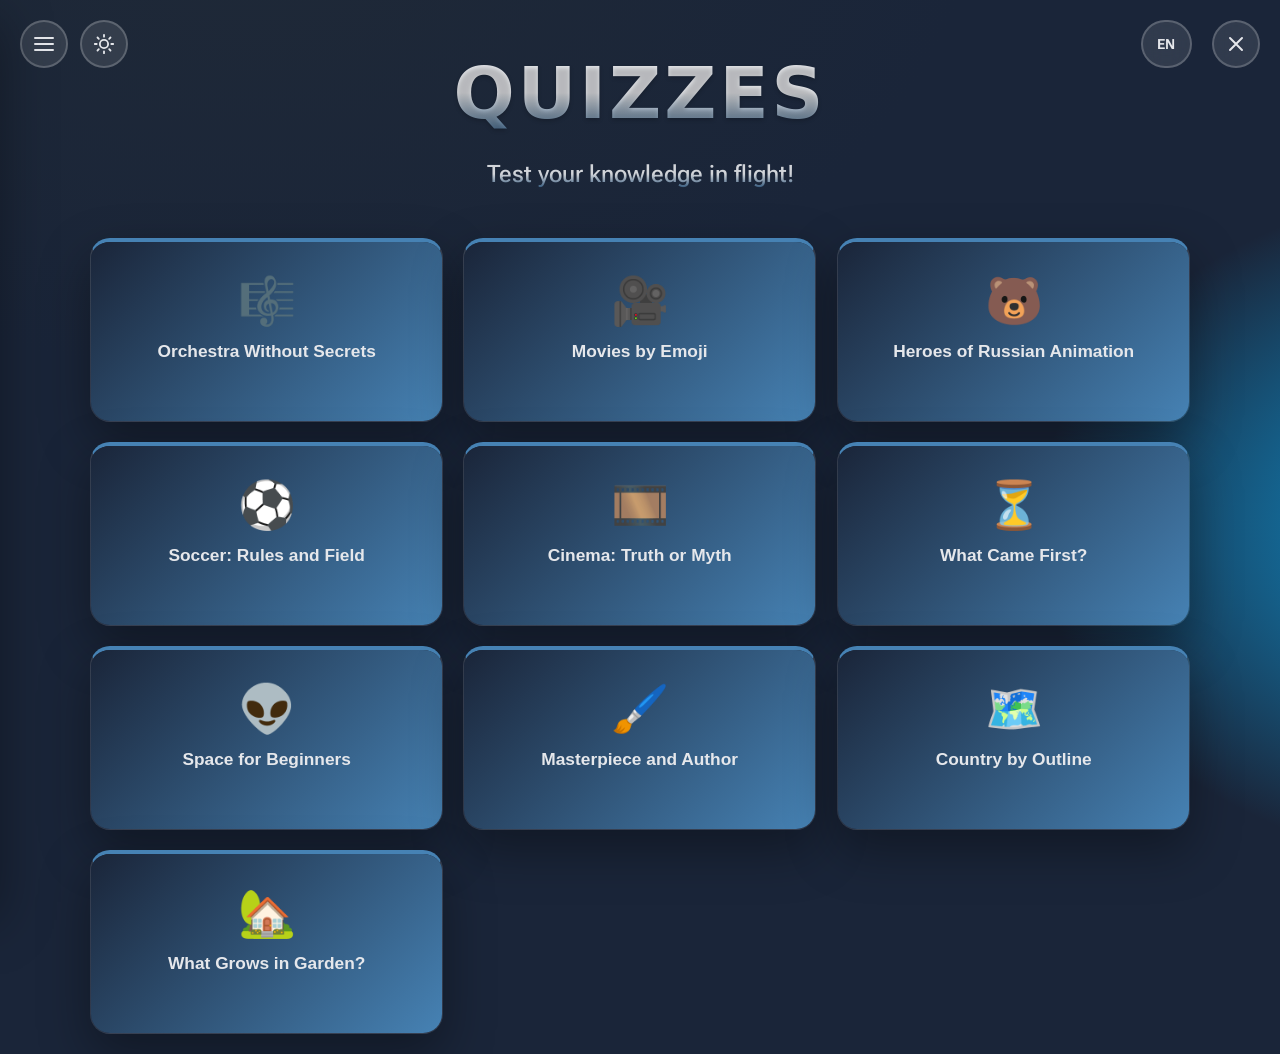
==== commit bea33747: "Светлая версия" ====
--- a/index_de.html
+++ b/index_de.html
@@ -5,8 +5,9 @@
     <meta name="viewport" content="width=device-width, initial-scale=1.0">
     <meta name="description" content="Викторины- проверьте свои знания в полете">
     <meta name="theme-color" content="#1a2539">
-    <title>Викторины</title>
+    <title>Quiz</title>
     <link rel="stylesheet" href="css/style.css">
+    <link rel="stylesheet" href="css/style_light.css">
 </head>
 <body>
     <!-- Бургер-кнопка: открывает меню выбора темы -->
--- a/css/style.css
+++ b/css/style.css
@@ -62,6 +62,10 @@
     width: 100%;
     max-width: 920px;
     position: relative;
+    display: flex;
+    flex-direction: column;
+    min-height: calc(100vh - 40px);
+    min-height: calc(100dvh - 40px);
 }
 
 .screen {
@@ -188,6 +192,91 @@
 }
 
 /* ============================================
+   КНОПКА СМЕНЫ ТЕМЫ (справа от бургера, создаётся в app.js при CONFIG.themeSwitcher = true)
+   ============================================ */
+.theme-toggle {
+    position: fixed;
+    top: 20px;
+    left: 80px;
+    width: 48px;
+    height: 48px;
+    border-radius: 50%;
+    background: rgba(255, 255, 255, 0.1);
+    backdrop-filter: blur(10px);
+    border: 2px solid rgba(255, 255, 255, 0.2);
+    color: var(--text);
+    cursor: pointer;
+    transition: var(--transition);
+    display: flex;
+    align-items: center;
+    justify-content: center;
+    z-index: 1000;
+}
+
+.theme-toggle:hover {
+    background: rgba(0, 206, 209, 0.15);
+    border-color: var(--accent);
+    color: var(--accent);
+    transform: rotate(-20deg);
+}
+
+/* Иконки из images/svg подключены маской: так они красятся цветом кнопки (color) в обеих темах и при наведении */
+.theme-toggle__icon {
+    display: block;
+    width: 22px;
+    height: 22px;
+    background-color: currentColor;
+    -webkit-mask: center / contain no-repeat;
+    mask: center / contain no-repeat;
+}
+
+.theme-toggle__sun {
+    -webkit-mask-image: url('../images/svg/sun.svg');
+    mask-image: url('../images/svg/sun.svg');
+}
+
+.theme-toggle__moon {
+    -webkit-mask-image: url('../images/svg/moon.svg');
+    mask-image: url('../images/svg/moon.svg');
+}
+
+/* В тёмной теме показываем солнце (включить светлую) */
+.theme-toggle__moon {
+    display: none;
+}
+
+.theme-toggle--hidden {
+    opacity: 0;
+    visibility: hidden;
+    pointer-events: none;
+}
+
+/* Пока меняется тема (класс ставит Theme.apply в app.js), все цвета переключаются сразу, без transition */
+html.theme-switching *,
+html.theme-switching *::before,
+html.theme-switching *::after {
+    transition: none !important;
+}
+
+@media (max-width: 480px) {
+    .theme-toggle {
+        width: 44px;
+        height: 44px;
+        top: 12px;
+        left: 64px;
+    }
+}
+
+@media (max-width: 360px) {
+    .theme-toggle {
+        width: 40px;
+        height: 40px;
+        top: 10px;
+        left: 58px;
+    }
+}
+
+/* ============================================
    ВЫДВИЖНОЕ МЕНЮ ВЫБОРА ТЕМЫ
    ============================================ */
 .theme-drawer-overlay {
@@ -655,11 +744,15 @@
    ============================================ */
 #quiz-screen {
     background: linear-gradient(180deg, rgba(255,255,255,.06), rgba(255,255,255,.03));
-    backdrop-filter: blur(8px);
     border: 1px solid rgba(255, 255, 255, 0.08);
     border-radius: var(--border-radius);
     padding: 40px;
     box-shadow: var(--shadow);
+}
+
+
+#quiz-screen.screen.active {
+    margin: auto 0;
 }
 
 .quiz-header {
@@ -701,22 +794,24 @@
     margin-bottom: 24px;
 }
 
+/* Все картинки вопросов 1280x320: место под них резервируется сразу (aspect-ratio),
+   чтобы текст вопроса не сдвигался после загрузки. Без тени и без transition по opacity:
+   картинка не должна становиться отдельным композитным слоем, который перекрывает текст, —
+   иначе iOS Safari во время анимации появления экрана не дорисовывает строку вопроса.
+   Плавность даёт исчезающий поверх неё плейсхолдер */
 .question-image {
     width: 100%;
     max-width: 100%;
     height: auto;
+    aspect-ratio: auto 4 / 1;
     max-height: 400px;
     object-fit: contain;
     border-radius: 16px;
     display: block;
     margin: 0 auto;
-    box-shadow: 0 10px 40px rgba(0, 0, 0, 0.3);
     border: 2px solid rgba(255, 255, 255, 0.1);
-    /* Плавное появление изображения */
-    transition: opacity 0.5s ease;
-    position: relative;
-    z-index: 1;
-}
+}
+
 
 .question {
     font-size: 1.6em;
@@ -724,6 +819,7 @@
     line-height: 1.5;
     color: var(--text);
     font-weight: 600;
+    transform: translateZ(0);
 }
 
 .answers {
@@ -751,8 +847,6 @@
     overflow-wrap: break-word;
     white-space: normal;
     line-height: 1.4;
-    will-change: transform;
-    transform: translateZ(0);
 }
 
 .answer-btn::before {
@@ -813,8 +907,6 @@
     gap: 8px;
     justify-content: center;
     min-height: 48px;
-    will-change: transform;
-    transform: translateZ(0);
 }
 
 .btn-primary {
@@ -827,7 +919,7 @@
 
 .btn-primary.active {
     background: linear-gradient(90deg, var(--accent), var(--accent-2));
-    color: #0f172a;
+    color: #e4e6ea;
     cursor: pointer;
 }
 
@@ -934,9 +1026,9 @@
 /* ============================================
    ЭКРАН РЕЗУЛЬТАТОВ
    ============================================ */
+/* Без backdrop-filter — по той же причине, что и у #quiz-screen */
 #results-screen {
     background: linear-gradient(180deg, rgba(255,255,255,.06), rgba(255,255,255,.03));
-    backdrop-filter: blur(8px);
     border: 1px solid rgba(255, 255, 255, 0.08);
     border-radius: var(--border-radius);
     padding: 48px 40px;
@@ -2246,9 +2338,7 @@
     max-width: 100%;
 }
 
-.category-btn,
-.answer-btn,
-.btn {
+.category-btn {
     will-change: transform;
 }
 
@@ -2290,7 +2380,6 @@
 .question-image-wrapper {
     position: relative;
     width: 100%;
-    min-height: 300px;
     display: flex;
     align-items: center;
     justify-content: center;
@@ -2336,10 +2425,6 @@
         height: 52px;
         font-size: 1.1em;
     }
-
-    .question-image-wrapper {
-        min-height: 150px;
-    }
 }
 
 @media (max-width: 480px) {
@@ -2347,10 +2432,6 @@
         width: 48px;
         height: 48px;
         font-size: 1em;
-    }
-
-    .question-image-wrapper {
-        min-height: 80px;
     }
 }
 
--- a/css/style_light.css
+++ b/css/style_light.css
@@ -0,0 +1,361 @@
+html[data-theme="light"] {
+    --bg: #eef4fa;
+    --card: #ffffff;
+    --muted: #64748b;
+    --text: #0f172a;
+    --accent: #00b8c4;
+    --accent-2: #4682b4;
+    --ok: #059669;
+    --err: #dc2626;
+    --shadow: 0 10px 30px rgba(15, 40, 80, 0.08);
+
+    --light-accent-text: #0e7490;
+    --light-accent-bg: #e0f7f8;
+    --light-line: #dce6f0;
+    --light-line-strong: #cbd5e1;
+    --light-surface: #f5f8fb;
+    --light-hover: #f1f5f9;
+
+    /* Основные цвета светлой темы (как у кружков «Вопросов» и «Возраст»): плашки, круглые кнопки, заголовок и подзаголовок */
+    --light-main-bg: #e6f4f8;
+    --light-main-bg-strong: #d6eef4;
+    --light-main-line: #cdebf0;
+    --light-main-accent: #3aa7b9;
+    --light-main-text: #0e7490;
+    color-scheme: light;
+}
+
+html[data-theme="light"] body {
+    background: radial-gradient(1200px 800px at 20% -10%, #ffffff 0, transparent 60%),
+                radial-gradient(1000px 700px at 120% 50%, #cfe8f6 0, transparent 50%),
+                var(--bg);
+}
+
+/* ============================================
+   КРУГЛЫЕ КНОПКИ В ШАПКЕ
+   ============================================ */
+html[data-theme="light"] .exit-btn,
+html[data-theme="light"] .burger-btn,
+html[data-theme="light"] .theme-toggle,
+html[data-theme="light"] .language-selector__toggle {
+    background: var(--light-main-bg);
+    backdrop-filter: none;
+    border-color: var(--light-main-line);
+    color: var(--light-main-text);
+    box-shadow: 0 2px 8px rgba(14, 116, 144, 0.08);
+}
+
+html[data-theme="light"] .exit-btn:hover {
+    background: #fee2e2;
+    border-color: var(--err);
+    color: var(--err);
+}
+
+html[data-theme="light"] .burger-btn:hover,
+html[data-theme="light"] .burger-btn--active,
+html[data-theme="light"] .theme-toggle:hover,
+html[data-theme="light"] .language-selector__toggle:hover,
+html[data-theme="light"] .language-selector--open .language-selector__toggle {
+    background: var(--light-main-bg-strong);
+    border-color: var(--light-main-accent);
+    color: var(--light-main-text);
+}
+
+html[data-theme="light"] .burger-btn__line {
+    background: var(--light-main-text);
+}
+
+html[data-theme="light"] .burger-btn:hover .burger-btn__line,
+html[data-theme="light"] .burger-btn--active .burger-btn__line {
+    background: var(--light-main-accent);
+}
+
+/* В светлой теме показываем луну (включить тёмную) */
+html[data-theme="light"] .theme-toggle__moon {
+    display: block;
+}
+
+html[data-theme="light"] .theme-toggle__sun {
+    display: none;
+}
+
+/* ============================================
+   МЕНЮ ТЕМ И ВЫБОР ЯЗЫКА
+   ============================================ */
+html[data-theme="light"] .theme-drawer-overlay {
+    background: rgba(15, 23, 42, 0.35);
+}
+
+html[data-theme="light"] .theme-drawer {
+    border-right-color: var(--light-line);
+}
+
+html[data-theme="light"] .theme-drawer__close {
+    background: var(--light-surface);
+    border-color: var(--light-line);
+}
+
+html[data-theme="light"] .theme-drawer__close:hover {
+    background: #fee2e2;
+    border-color: var(--err);
+}
+
+html[data-theme="light"] .theme-drawer__item:hover,
+html[data-theme="light"] .language-option:hover {
+    background: var(--light-hover);
+}
+
+html[data-theme="light"] .theme-drawer__item--active,
+html[data-theme="light"] .language-option--active {
+    background: var(--light-accent-bg);
+    color: var(--light-accent-text);
+}
+
+html[data-theme="light"] .language-selector__dropdown {
+    border-color: var(--light-line);
+}
+
+html[data-theme="light"] .language-option__code {
+    color: #94a3b8;
+}
+
+html[data-theme="light"] .language-option--active .language-option__code,
+html[data-theme="light"] .language-option__check {
+    color: var(--light-accent-text);
+}
+
+/* ============================================
+   ГЛАВНЫЙ ЭКРАН
+   ============================================ */
+html[data-theme="light"] .main-title {
+    background: linear-gradient(
+        to bottom,
+        var(--light-main-text) 50%,
+        rgba(58, 167, 185, 0.6) 100%
+    );
+    -webkit-background-clip: text;
+    background-clip: text;
+    text-shadow: none;
+}
+
+html[data-theme="light"] .subtitle {
+    background: linear-gradient(
+        to bottom,
+        var(--light-main-text) 50%,
+        rgba(58, 167, 185, 0.7) 100%
+    );
+    -webkit-background-clip: text;
+    background-clip: text;
+}
+
+html[data-theme="light"] .category-btn {
+    background: var(--light-main-bg);
+    backdrop-filter: none;
+    border-color: var(--light-main-line);
+    /* Без цветной верхней полосы: верхняя граница как остальные. Её цвет app.js пишет
+       в inline-style плашки (color из categories.js), поэтому перекрыть можно только через !important */
+    border-top-width: 1px;
+    border-top-color: var(--light-main-line) !important;
+    box-shadow: 0 10px 30px rgba(14, 116, 144, 0.07);
+}
+
+html[data-theme="light"] .category-btn::before {
+    background: linear-gradient(135deg, #f0f9fb, var(--light-main-bg));
+}
+
+html[data-theme="light"] .category-btn__title {
+    color: var(--light-main-text);
+}
+
+html[data-theme="light"] .category-btn:hover {
+    border-color: var(--light-main-accent);
+    border-top-color: var(--light-main-accent) !important;
+    box-shadow: 0 14px 32px rgba(14, 116, 144, 0.14);
+}
+
+html[data-theme="light"] .category-btn__difficulty {
+    color: var(--muted);
+}
+
+html[data-theme="light"] .category-btn__divider,
+html[data-theme="light"] .category-info-divider {
+    background: linear-gradient(90deg,
+        transparent,
+        rgba(15, 23, 42, 0.12) 20%,
+        rgba(15, 23, 42, 0.12) 80%,
+        transparent);
+}
+
+html[data-theme="light"] .new-badge {
+    background-color: #ccf5f7;
+    color: var(--light-accent-text);
+}
+
+/* ============================================
+   КАРТОЧКИ ЭКРАНОВ
+   ============================================ */
+html[data-theme="light"] .category-info-content,
+html[data-theme="light"] #quiz-screen,
+html[data-theme="light"] #results-screen,
+html[data-theme="light"] .modal-content {
+    background: #ffffff;
+    backdrop-filter: none;
+    border-color: var(--light-line);
+}
+
+html[data-theme="light"] .info-stat-value {
+    color: var(--light-accent-text);
+}
+
+html[data-theme="light"] .info-stat-circle {
+    background: var(--light-main-bg);
+    color: var(--light-main-text);
+    border-color: var(--light-main-line);
+    box-shadow: none;
+}
+
+/* ============================================
+   ЭКРАН ВИКТОРИНЫ
+   ============================================ */
+html[data-theme="light"] .progress-bar {
+    background: #e2e8f0;
+}
+
+html[data-theme="light"] .question-image {
+    border-color: rgba(15, 23, 42, 0.08);
+}
+
+html[data-theme="light"] .question-image-placeholder {
+    background: var(--light-hover);
+}
+
+html[data-theme="light"] .placeholder-spinner {
+    border-color: rgba(15, 23, 42, 0.1);
+    border-top-color: var(--accent);
+}
+
+html[data-theme="light"] .answer-btn {
+    background: var(--light-surface);
+    border-color: var(--light-line);
+}
+
+html[data-theme="light"] .answer-btn:hover:not(.disabled) {
+    background: #eef6fa;
+    border-color: var(--light-main-accent);
+}
+
+html[data-theme="light"] .answer-btn::before {
+    background: var(--light-main-accent);
+}
+
+html[data-theme="light"] .answer-btn.selected {
+    background: var(--light-main-bg);
+    color: var(--light-main-text);
+    border-color: var(--light-main-accent);
+}
+
+/* ============================================
+   КНОПКИ
+   ============================================ */
+html[data-theme="light"] .btn-primary {
+    background: #e2e8f0;
+    color: #94a3b8;
+    border-color: transparent;
+}
+
+/* Активная основная кнопка — на тон темнее выбранного ответа, в той же основной палитре */
+html[data-theme="light"] .btn-primary.active {
+    background: var(--light-main-bg-strong);
+    color: var(--light-main-text);
+    border-color: var(--light-main-accent);
+}
+
+html[data-theme="light"] .btn-primary.active:hover {
+    background: #c6e6ee;
+}
+
+html[data-theme="light"] .btn-back,
+html[data-theme="light"] .btn-secondary {
+    background: #ffffff;
+    color: var(--text);
+    border-color: var(--light-line-strong);
+}
+
+html[data-theme="light"] .btn-back:hover {
+    background: var(--light-hover);
+    border-color: var(--accent);
+}
+
+html[data-theme="light"] .btn-secondary:hover {
+    background: var(--light-hover);
+    border-color: #94a3b8;
+}
+
+/* ============================================
+   ЭКРАН РЕЗУЛЬТАТОВ
+   ============================================ */
+html[data-theme="light"] .stat-card {
+    background: var(--light-surface);
+    border-color: var(--light-line);
+}
+
+html[data-theme="light"] .stat-card:hover {
+    box-shadow: 0 12px 24px rgba(15, 40, 80, 0.1);
+}
+
+html[data-theme="light"] .results-details {
+    background: #f8fafc;
+    border-color: var(--light-line);
+}
+
+html[data-theme="light"] .results-questions-list::-webkit-scrollbar-track {
+    background: rgba(15, 23, 42, 0.05);
+}
+
+html[data-theme="light"] .results-questions-list::-webkit-scrollbar-thumb {
+    background: rgba(15, 23, 42, 0.2);
+}
+
+html[data-theme="light"] .results-questions-list::-webkit-scrollbar-thumb:hover {
+    background: rgba(15, 23, 42, 0.3);
+}
+
+html[data-theme="light"] .results-question-item {
+    background: #ffffff;
+    border-color: var(--light-line);
+}
+
+html[data-theme="light"] .results-question-item:hover {
+    background: #f8fafc;
+}
+
+html[data-theme="light"] .question-header {
+    border-bottom-color: var(--light-line);
+}
+
+html[data-theme="light"] .question-status.correct {
+    background: rgba(16, 185, 129, 0.12);
+}
+
+html[data-theme="light"] .question-status.incorrect {
+    background: rgba(239, 68, 68, 0.1);
+}
+
+html[data-theme="light"] .answer-row {
+    background: var(--light-hover);
+}
+
+html[data-theme="light"] .correct-answer {
+    background: rgba(16, 185, 129, 0.1);
+}
+
+html[data-theme="light"] .explanation-row {
+    background: rgba(0, 184, 196, 0.1);
+}
+
+/* ============================================
+   МОДАЛЬНОЕ ОКНО ВЫХОДА
+   ============================================ */
+html[data-theme="light"] .modal {
+    background: rgba(15, 23, 42, 0.45);
+}
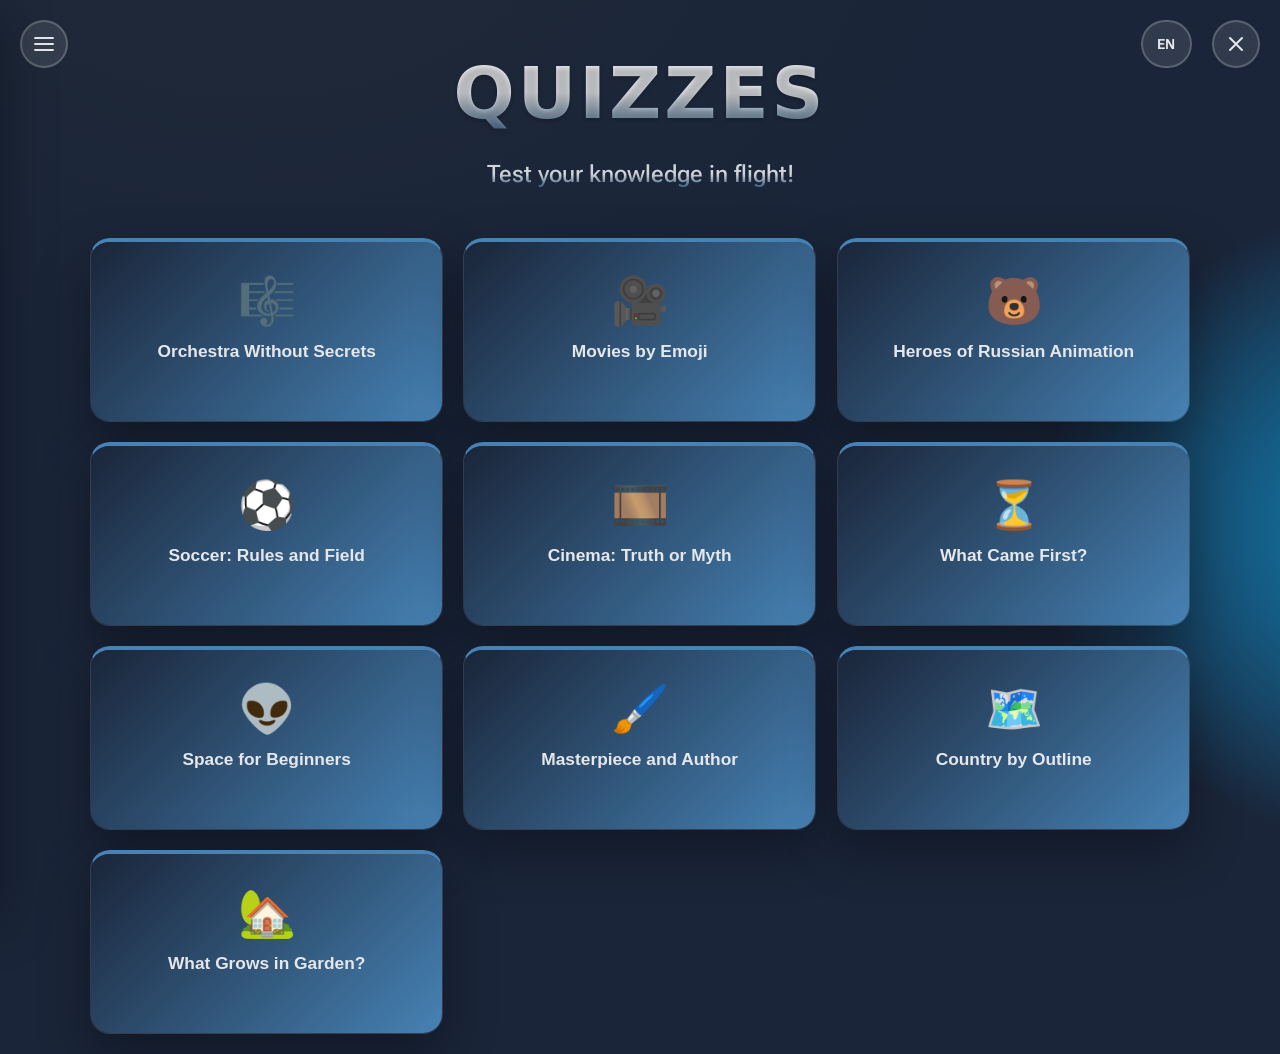
==== commit de89c617: "Подготовка к передаче проекта" ====
--- a/index_de.html
+++ b/index_de.html
@@ -11,14 +11,14 @@
 </head>
 <body>
     <!-- Бургер-кнопка: открывает меню выбора темы -->
-    <button class="burger-btn" id="burger-btn" data-i18n-aria-label="openThemeMenu" aria-haspopup="dialog" aria-expanded="false">
+    <button class="burger-btn" id="burger-btn" data-label="openThemeMenu" aria-haspopup="dialog" aria-expanded="false">
         <span class="burger-btn__line"></span>
         <span class="burger-btn__line"></span>
         <span class="burger-btn__line"></span>
     </button>
 
     <!-- Кнопка выхода/возврата на портал -->
-    <button class="exit-btn" id="exit-btn" data-i18n-aria-label="exitQuizAriaLabel">
+    <button class="exit-btn" id="exit-btn" data-label="exitQuizAriaLabel">
         <svg width="24" height="24" viewBox="0 0 24 24" fill="none" aria-hidden="true">
             <path d="M18 6L6 18M6 6L18 18" stroke="currentColor" stroke-width="2" stroke-linecap="round"/>
         </svg>
@@ -32,21 +32,21 @@
             id="language-selector-toggle"
             aria-haspopup="listbox"
             aria-expanded="false"
-            data-i18n-aria-label="chooseInterfaceLanguage"
+            data-label="chooseInterfaceLanguage"
         ></button>
-        <div class="language-selector__dropdown" id="language-selector-dropdown" role="listbox" data-i18n-aria-label="availableLanguages"></div>
+        <div class="language-selector__dropdown" id="language-selector-dropdown" role="listbox" data-label="availableLanguages"></div>
     </div>
 
     <!-- Выдвижное меню выбора темы -->
     <div class="theme-drawer-overlay" id="theme-drawer-overlay"></div>
     <div class="theme-drawer" id="theme-drawer" role="dialog" aria-modal="true" aria-labelledby="theme-drawer-title">
-        <button class="theme-drawer__close" id="theme-drawer-close" data-i18n-aria-label="closeMenu">
+        <button class="theme-drawer__close" id="theme-drawer-close" data-label="closeMenu">
             <svg width="20" height="20" viewBox="0 0 24 24" fill="none" aria-hidden="true">
                 <path d="M18 6L6 18M6 6L18 18" stroke="currentColor" stroke-width="2" stroke-linecap="round"/>
             </svg>
         </button>
-        <h2 class="theme-drawer__title" id="theme-drawer-title" data-i18n="chooseCategory"></h2>
-        <div class="theme-drawer__list" id="theme-drawer-list" role="listbox" data-i18n-aria-label="themesList">
+        <h2 class="theme-drawer__title" id="theme-drawer-title" data-text="chooseCategory"></h2>
+        <div class="theme-drawer__list" id="theme-drawer-list" role="listbox" data-label="themesList">
             <!-- Пункты меню генерируются из js/categories.js -->
         </div>
     </div>
@@ -56,8 +56,8 @@
         <div id="welcome-screen" class="screen active">
 
             <div class="logo">
-                <h1 class="main-title" data-i18n="mainTitle"></h1>
-                <p class="subtitle" data-i18n="subtitle"></p>
+                <h1 class="main-title" data-text="mainTitle"></h1>
+                <p class="subtitle" data-text="subtitle"></p>
             </div>
 
             <div class="category-selection">
@@ -78,11 +78,11 @@
 
                 <div class="category-info-stats">
                     <div class="info-stat-item">
-                        <span class="info-stat-label" data-i18n="questionsLabel"></span>
+                        <span class="info-stat-label" data-text="questionsLabel"></span>
                         <span class="info-stat-value info-stat-circle" id="category-info-questions">10</span>
                     </div>
                     <div class="info-stat-item">
-                        <span class="info-stat-label" data-i18n="ageLabel"></span>
+                        <span class="info-stat-label" data-text="ageLabel"></span>
                         <span class="info-stat-value info-stat-circle" id="category-info-age">12+</span>
                     </div>
                 </div>
@@ -92,10 +92,10 @@
                         <svg width="20" height="20" viewBox="0 0 24 24" fill="none" aria-hidden="true">
                             <path d="M19 12H5M5 12L12 19M5 12L12 5" stroke="currentColor" stroke-width="2" stroke-linecap="round" stroke-linejoin="round"/>
                         </svg>
-                        <span data-i18n="back"></span>
+                        <span data-text="back"></span>
                     </button>
                     <button class="btn btn-primary active" id="category-info-start">
-                        <span data-i18n="startQuiz"></span>
+                        <span data-text="startQuiz"></span>
                         <svg width="20" height="20" viewBox="0 0 24 24" fill="none" aria-hidden="true">
                             <path d="M5 12H19M19 12L12 5M19 12L12 19" stroke="currentColor" stroke-width="2" stroke-linecap="round" stroke-linejoin="round"/>
                         </svg>
@@ -107,12 +107,12 @@
         <!-- Экран викторины -->
         <div id="quiz-screen" class="screen">
             <div class="quiz-header">
-                <div class="progress-bar" role="progressbar" aria-valuemin="0" aria-valuemax="100" aria-valuenow="0" data-i18n-aria-label="quizProgressAriaLabel">
+                <div class="progress-bar" role="progressbar" aria-valuemin="0" aria-valuemax="100" aria-valuenow="0" data-label="quizProgressAriaLabel">
                     <div class="progress-fill" id="progress-fill"></div>
                 </div>
                 <div class="quiz-info">
                     <span class="question-counter">
-                        <span data-i18n="questionWord"></span> <span id="current-question">1</span> <span data-i18n="ofWord"></span> <span id="total-questions">10</span>
+                        <span data-text="questionWord"></span> <span id="current-question">1</span> <span data-text="ofWord"></span> <span id="total-questions">10</span>
                     </span>
                 </div>
             </div>
@@ -122,18 +122,18 @@
 
                 <h2 class="question" id="question-text"></h2>
 
-                <div class="answers" id="answers-container" role="radiogroup" data-i18n-aria-label="answerOptionsAriaLabel"></div>
+                <div class="answers" id="answers-container" role="radiogroup" data-label="answerOptionsAriaLabel"></div>
 
                 <div class="quiz-controls">
                     <button id="back-btn" class="btn btn-back">
                         <svg width="20" height="20" viewBox="0 0 24 24" fill="none" aria-hidden="true">
                             <path d="M19 12H5M5 12L12 19M5 12L12 5" stroke="currentColor" stroke-width="2" stroke-linecap="round" stroke-linejoin="round"/>
                         </svg>
-                        <span data-i18n="back"></span>
+                        <span data-text="back"></span>
                     </button>
 
                     <button id="next-btn" class="btn btn-primary">
-                        <span data-i18n="next"></span>
+                        <span data-text="next"></span>
                         <svg width="20" height="20" viewBox="0 0 24 24" fill="none" aria-hidden="true">
                             <path d="M5 12H19M19 12L12 5M19 12L12 19" stroke="currentColor" stroke-width="2" stroke-linecap="round" stroke-linejoin="round"/>
                         </svg>
@@ -157,7 +157,7 @@
                         <div class="stat-card-icon">⭐</div>
                         <div class="stat-card-content">
                             <div class="stat-card-value" id="final-score">0</div>
-                            <div class="stat-card-label" data-i18n="scoreLabel"></div>
+                            <div class="stat-card-label" data-text="scoreLabel"></div>
                         </div>
                     </div>
 
@@ -165,7 +165,7 @@
                         <div class="stat-card-icon">📊</div>
                         <div class="stat-card-content">
                             <div class="stat-card-value" id="percentage">0%</div>
-                            <div class="stat-card-label" data-i18n="percentageLabel"></div>
+                            <div class="stat-card-label" data-text="percentageLabel"></div>
                         </div>
                     </div>
 
@@ -173,7 +173,7 @@
                         <div class="stat-card-icon">✓</div>
                         <div class="stat-card-content">
                             <div class="stat-card-value" id="correct-count">0</div>
-                            <div class="stat-card-label" data-i18n="correctLabel"></div>
+                            <div class="stat-card-label" data-text="correctLabel"></div>
                         </div>
                     </div>
 
@@ -181,14 +181,14 @@
                         <div class="stat-card-icon">✗</div>
                         <div class="stat-card-content">
                             <div class="stat-card-value" id="incorrect-count">0</div>
-                            <div class="stat-card-label" data-i18n="incorrectLabel"></div>
+                            <div class="stat-card-label" data-text="incorrectLabel"></div>
                         </div>
                     </div>
                 </div>
 
                 <!-- Детальная разбивка по вопросам -->
                 <div class="results-details">
-                    <h3 class="results-details-title" data-i18n="detailedBreakdownTitle"></h3>
+                    <h3 class="results-details-title" data-text="detailedBreakdownTitle"></h3>
                     <div class="results-questions-list" id="results-questions-list"></div>
                 </div>
 
@@ -198,14 +198,14 @@
                             <path d="M21 12C21 16.9706 16.9706 21 12 21C7.02944 21 3 16.9706 3 12C3 7.02944 7.02944 3 12 3C14.8273 3 17.35 4.30367 19 6.34267" stroke="currentColor" stroke-width="2" stroke-linecap="round"/>
                             <path d="M21 3V7H17" stroke="currentColor" stroke-width="2" stroke-linecap="round" stroke-linejoin="round"/>
                         </svg>
-                        <span data-i18n="playAgain"></span>
+                        <span data-text="playAgain"></span>
                     </button>
                     <button type="button" class="btn btn-secondary" id="change-category-btn">
                         <svg width="20" height="20" viewBox="0 0 24 24" fill="none" aria-hidden="true">
                             <path d="M9 5H7C5.89543 5 5 5.89543 5 7V19C5 20.1046 5.89543 21 7 21H17C18.1046 21 19 20.1046 19 19V7C19 5.89543 18.1046 5 17 5H15" stroke="currentColor" stroke-width="2"/>
                             <rect x="9" y="3" width="6" height="4" rx="1" stroke="currentColor" stroke-width="2"/>
                         </svg>
-                        <span data-i18n="chooseAnother"></span>
+                        <span data-text="chooseAnother"></span>
                     </button>
                 </div>
             </div>
@@ -216,10 +216,10 @@
     <div id="exit-modal" class="modal" role="dialog" aria-modal="true" aria-labelledby="exit-modal-title">
         <div class="modal-content">
             <div class="modal-icon" aria-hidden="true">⚠️</div>
-            <h3 class="modal-title" id="exit-modal-title" data-i18n="exitConfirmTitle"></h3>
+            <h3 class="modal-title" id="exit-modal-title" data-text="exitConfirmTitle"></h3>
             <div class="modal-actions">
-                <button class="btn btn-secondary" id="exit-cancel" data-i18n="exitNo"></button>
-                <button class="btn btn-primary active" id="exit-confirm" data-i18n="exitYes"></button>
+                <button class="btn btn-secondary" id="exit-cancel" data-text="exitNo"></button>
+                <button class="btn btn-primary active" id="exit-confirm" data-text="exitYes"></button>
             </div>
         </div>
     </div>
--- a/css/style.css
+++ b/css/style.css
@@ -1,6 +1,3 @@
-/* ============================================
-   ШРИФТЫ
-   ============================================ */
 @font-face {
     font-family: 'Roboto Flex';
     src: url('../fonts/RobotoFlexVariable.woff2') format('woff2-variations'),
@@ -11,9 +8,6 @@
     font-display: swap;
 }
 
-/* ============================================
-   БАЗОВЫЕ СТИЛИ И ПЕРЕМЕННЫЕ
-   ============================================ */
 * {
     margin: 0;
     padding: 0;
@@ -33,7 +27,6 @@
     --transition: all 0.3s ease;
     --shadow: 0 20px 50px rgba(0, 0, 0, 0.35);
 
-
     --transition-fast: 0.2s ease;
     --transition-normal: 0.3s ease;
     --transition-slow: 0.5s ease;
@@ -77,7 +70,6 @@
     display: block;
 }
 
-
 #category-info-screen.screen.active {
     display: flex;
     align-items: center;
@@ -96,9 +88,6 @@
     }
 }
 
-/* ============================================
-   КНОПКА ВЫХОДА
-   ============================================ */
 .exit-btn {
     position: fixed;
     top: 20px;
@@ -127,9 +116,6 @@
     transform: rotate(90deg);
 }
 
-/* ============================================
-   БУРГЕР-КНОПКА
-   ============================================ */
 .burger-btn {
     position: fixed;
     top: 20px;
@@ -191,9 +177,6 @@
     pointer-events: none;
 }
 
-/* ============================================
-   КНОПКА СМЕНЫ ТЕМЫ (справа от бургера, создаётся в app.js при CONFIG.themeSwitcher = true)
-   ============================================ */
 .theme-toggle {
     position: fixed;
     top: 20px;
@@ -213,14 +196,15 @@
     z-index: 1000;
 }
 
-.theme-toggle:hover {
-    background: rgba(0, 206, 209, 0.15);
-    border-color: var(--accent);
-    color: var(--accent);
-    transform: rotate(-20deg);
-}
-
-/* Иконки из images/svg подключены маской: так они красятся цветом кнопки (color) в обеих темах и при наведении */
+@media (hover: hover) {
+    .theme-toggle:hover {
+        background: rgba(0, 206, 209, 0.15);
+        border-color: var(--accent);
+        color: var(--accent);
+        transform: rotate(-20deg);
+    }
+}
+
 .theme-toggle__icon {
     display: block;
     width: 22px;
@@ -240,7 +224,6 @@
     mask-image: url('../images/svg/moon.svg');
 }
 
-/* В тёмной теме показываем солнце (включить светлую) */
 .theme-toggle__moon {
     display: none;
 }
@@ -251,7 +234,6 @@
     pointer-events: none;
 }
 
-/* Пока меняется тема (класс ставит Theme.apply в app.js), все цвета переключаются сразу, без transition */
 html.theme-switching *,
 html.theme-switching *::before,
 html.theme-switching *::after {
@@ -276,9 +258,6 @@
     }
 }
 
-/* ============================================
-   ВЫДВИЖНОЕ МЕНЮ ВЫБОРА ТЕМЫ
-   ============================================ */
 .theme-drawer-overlay {
     position: fixed;
     inset: 0;
@@ -421,9 +400,6 @@
     }
 }
 
-/* ============================================
-   СЕЛЕКТОР ЯЗЫКА
-   ============================================ */
 .language-selector {
     position: fixed;
     top: 20px;
@@ -581,10 +557,6 @@
     }
 }
 
-/* ============================================
-   ГЛАВНЫЙ ЭКРАН
-   ============================================ */
-
 .categories__empty {
     text-align: center;
     opacity: 0.7;
@@ -598,7 +570,6 @@
     grid-template-columns: repeat(2, 1fr);
     gap: 16px;
 }
-
 
 .category-btn {
     background: linear-gradient(180deg, rgba(255,255,255,.06), rgba(255,255,255,.02));
@@ -662,9 +633,6 @@
     box-shadow: 0 15px 40px rgba(224, 255, 255, 0.3);
 }
 
-/* ============================================
-   ЭКРАН ИНФОРМАЦИИ О КАТЕГОРИИ
-   ============================================ */
 .category-info-content {
     background: linear-gradient(180deg, rgba(255,255,255,.06), rgba(255,255,255,.03));
     backdrop-filter: blur(8px);
@@ -739,9 +707,6 @@
     justify-content: center;
 }
 
-/* ============================================
-   ЭКРАН ВИКТОРИНЫ
-   ============================================ */
 #quiz-screen {
     background: linear-gradient(180deg, rgba(255,255,255,.06), rgba(255,255,255,.03));
     border: 1px solid rgba(255, 255, 255, 0.08);
@@ -749,7 +714,6 @@
     padding: 40px;
     box-shadow: var(--shadow);
 }
-
 
 #quiz-screen.screen.active {
     margin: auto 0;
@@ -794,11 +758,6 @@
     margin-bottom: 24px;
 }
 
-/* Все картинки вопросов 1280x320: место под них резервируется сразу (aspect-ratio),
-   чтобы текст вопроса не сдвигался после загрузки. Без тени и без transition по opacity:
-   картинка не должна становиться отдельным композитным слоем, который перекрывает текст, —
-   иначе iOS Safari во время анимации появления экрана не дорисовывает строку вопроса.
-   Плавность даёт исчезающий поверх неё плейсхолдер */
 .question-image {
     width: 100%;
     max-width: 100%;
@@ -811,7 +770,6 @@
     margin: 0 auto;
     border: 2px solid rgba(255, 255, 255, 0.1);
 }
-
 
 .question {
     font-size: 1.6em;
@@ -950,10 +908,6 @@
     border-color: rgba(255, 255, 255, 0.3);
 }
 
-/* ============================================
-   ПЛАШКА "NEW" ДЛЯ КАТЕГОРИЙ
-   ============================================ */
-
 .new-badge {
     position: absolute;
     top: 12px;
@@ -986,7 +940,6 @@
     }
 }
 
-/* Адаптивность для плашки */
 @media (max-width: 767px) {
     .new-badge {
         font-size: 11px;
@@ -1023,10 +976,6 @@
     }
 }
 
-/* ============================================
-   ЭКРАН РЕЗУЛЬТАТОВ
-   ============================================ */
-/* Без backdrop-filter — по той же причине, что и у #quiz-screen */
 #results-screen {
     background: linear-gradient(180deg, rgba(255,255,255,.06), rgba(255,255,255,.03));
     border: 1px solid rgba(255, 255, 255, 0.08);
@@ -1035,8 +984,6 @@
     box-shadow: var(--shadow);
 }
 
-
-
 .results-header {
     margin-bottom: 40px;
     text-align: center;
@@ -1082,7 +1029,6 @@
     margin: 0 auto;
 }
 
-/* КАРТОЧКИ СТАТИСТИКИ */
 .results-stats-grid {
     display: grid;
     grid-template-columns: repeat(4, 1fr);
@@ -1130,30 +1076,32 @@
 }
 
 .stat-card-icon {
-    width: 56px;
-    height: 56px;
-    border-radius: 12px;
+    width: 40px;
+    height: 40px;
+    border-radius: 10px;
     display: flex;
     align-items: center;
     justify-content: center;
-    font-size: 1.8em;
+    font-size: 1.2em;
     flex-shrink: 0;
 }
 
 .stat-card-score .stat-card-icon {
-    background: linear-gradient(135deg, #fbbf24, #f59e0b);
+    background: rgba(251, 191, 36, 0.16);
 }
 
 .stat-card-correct .stat-card-icon {
-    background: linear-gradient(135deg, #10b981, #059669);
+    background: rgba(16, 185, 129, 0.16);
+    color: var(--ok);
 }
 
 .stat-card-incorrect .stat-card-icon {
-    background: linear-gradient(135deg, #ef4444, #dc2626);
+    background: rgba(239, 68, 68, 0.16);
+    color: var(--err);
 }
 
 .stat-card-percentage .stat-card-icon {
-    background: linear-gradient(135deg, #3b82f6, #2563eb);
+    background: rgba(59, 130, 246, 0.18);
 }
 
 .stat-card-content {
@@ -1175,12 +1123,11 @@
     letter-spacing: 0.5px;
 }
 
-/* ДЕТАЛЬНАЯ РАЗБИВКА */
 .results-details {
     background: rgba(255, 255, 255, 0.03);
     border: 1px solid rgba(255, 255, 255, 0.08);
     border-radius: 16px;
-    padding: 24px;
+    padding: 20px 18px;
     margin-bottom: 32px;
 }
 
@@ -1195,7 +1142,7 @@
 .results-questions-list {
     display: flex;
     flex-direction: column;
-    gap: 16px;
+    gap: 0;
     max-height: 500px;
     overflow-y: auto;
     padding-right: 8px;
@@ -1219,12 +1166,9 @@
     background: rgba(255, 255, 255, 0.3);
 }
 
-/* КАРТОЧКА ВОПРОСА */
 .results-question-item {
-    background: rgba(255, 255, 255, 0.04);
-    border: 1px solid rgba(255, 255, 255, 0.1);
-    border-radius: 12px;
-    padding: 20px;
+    border-bottom: 1px solid rgba(255, 255, 255, 0.08);
+    padding: 16px 0;
     transition: var(--transition);
     animation: fadeInLeft 0.4s ease forwards;
     opacity: 0;
@@ -1249,19 +1193,20 @@
     }
 }
 
-.results-question-item:hover {
-    background: rgba(255, 255, 255, 0.06);
-    transform: translateX(4px);
-}
-
+.results-question-item:first-child {
+    padding-top: 0;
+}
+
+.results-question-item:last-child {
+    border-bottom: none;
+    padding-bottom: 0;
+}
 
 .question-header {
     display: flex;
     justify-content: space-between;
     align-items: center;
-    margin-bottom: 12px;
-    padding-bottom: 12px;
-    border-bottom: 1px solid rgba(255, 255, 255, 0.08);
+    margin-bottom: 8px;
 }
 
 .question-number {
@@ -1297,7 +1242,6 @@
     margin-bottom: 16px;
     font-weight: 500;
 }
-
 
 .answers-container {
     display: flex;
@@ -1328,8 +1272,6 @@
     line-height: 1.4;
 }
 
-
-
 .correct-answer {
 
     background: rgba(16, 185, 129, 0.08);
@@ -1365,9 +1307,6 @@
     flex-wrap: wrap;
 }
 
-/* ============================================
-   МОДАЛЬНОЕ ОКНО ВЫХОДА
-   ============================================ */
 .modal {
     display: none;
     position: fixed;
@@ -1434,10 +1373,6 @@
     min-width: 100px;
 }
 
-/* ============================================
-   АДАПТИВНОСТЬ
-   ============================================ */
-
 @media (min-width: 650px) {
     .categories {
         grid-template-columns: repeat(3, 1fr);
@@ -1445,12 +1380,6 @@
     }
 }
 
-/*
- * До 649px включительно — 2 колонки. Отдельный блок (а не часть общего
- * max-width: 767px ниже), чтобы явно не пересекаться с min-width: 650px
- * выше: без чёткой границы на 649/650 браузер каскадно применял бы то
- * правило, что идёт позже в файле, независимо от смысла.
- */
 @media (max-width: 649px) {
     .categories {
         grid-template-columns: repeat(2, 1fr);
@@ -1560,9 +1489,9 @@
     }
 
     .stat-card-icon {
-        width: 52px;
-        height: 52px;
-        font-size: 1.7em;
+        width: 40px;
+        height: 40px;
+        font-size: 1.2em;
     }
 
     .stat-card-value {
@@ -1590,7 +1519,7 @@
     }
 
     .results-details {
-        padding: 20px;
+        padding: 20px 18px;
         margin-bottom: 28px;
     }
 
@@ -1604,7 +1533,7 @@
     }
 
     .results-question-item {
-        padding: 16px;
+        padding: 16px 0;
     }
 
     .question-header {
@@ -1640,7 +1569,6 @@
         font-size: 0.9em;
     }
 
-
     .explanation-row {
         flex-direction: row;
         align-items: flex-start;
@@ -1703,8 +1631,6 @@
         font-size: 0.98em;
     }
 
-
-
     .info-stat-value {
         font-size: 1.3em;
     }
@@ -1792,9 +1718,9 @@
     }
 
     .stat-card-icon {
-        width: 46px;
-        height: 46px;
-        font-size: 1.5em;
+        width: 36px;
+        height: 36px;
+        font-size: 1.1em;
     }
 
     .stat-card-value {
@@ -1806,7 +1732,7 @@
     }
 
     .results-details {
-        padding: 18px;
+        padding: 18px 14px;
         margin-bottom: 24px;
     }
 
@@ -1820,15 +1746,13 @@
     }
 
     .results-question-item {
-        padding: 14px;
-    }
-
+        padding: 14px 0;
+    }
 
     .question-header {
         flex-direction: row;
         align-items: center;
         gap: 6px;
-        padding-bottom: 10px;
         text-align: left;
     }
 
@@ -2008,9 +1932,9 @@
     }
 
     .stat-card-icon {
-        width: 42px;
-        height: 42px;
-        font-size: 1.4em;
+        width: 34px;
+        height: 34px;
+        font-size: 1.05em;
     }
 
     .stat-card-value {
@@ -2022,7 +1946,7 @@
     }
 
     .results-details {
-        padding: 16px;
+        padding: 16px 12px;
         margin-bottom: 20px;
     }
 
@@ -2036,9 +1960,8 @@
     }
 
     .results-question-item {
-        padding: 12px;
-    }
-
+        padding: 12px 0;
+    }
 
     .question-header {
         flex-direction: row;
@@ -2119,13 +2042,6 @@
     }
 }
 
-/*
- * Строго до 300px — одна колонка (карточки в два столбца слишком тесные
- * на настолько узких экранах). Диапазон 300–320px использует блок выше
- * (2 колонки). Этот блок идёт позже в файле специально, чтобы его
- * узкий диапазон (max-width: 299px) выигрывал каскад у более широкого
- * блока (max-width: 320px) на пересечении условий.
- */
 @media (max-width: 299px) {
     .categories {
         grid-template-columns: 1fr;
@@ -2243,9 +2159,9 @@
     }
 
     .stat-card-icon {
-        width: 36px;
-        height: 36px;
-        font-size: 1.2em;
+        width: 32px;
+        height: 32px;
+        font-size: 1em;
     }
 
     .stat-card-value {
@@ -2257,7 +2173,7 @@
     }
 
     .results-details {
-        padding: 16px;
+        padding: 14px 12px;
         margin-bottom: 16px;
     }
 
@@ -2271,7 +2187,7 @@
     }
 
     .results-question-item {
-        padding: 10px;
+        padding: 10px 0;
     }
 
     .question-header {
@@ -2310,12 +2226,6 @@
     }
 }
 
-/*
- * Landscape-ориентация на широких экранах (от 650px) — тоже можно
- * уместить 3 колонки, а не 2. Идёт сразу после общего landscape-блока
- * выше (переопределяет только .categories), чтобы выиграть каскад
- * именно для сочетания "landscape + широкий экран".
- */
 @media (min-width: 650px) and (max-height: 600px) and (orientation: landscape) {
     .categories {
         grid-template-columns: repeat(3, 1fr);
@@ -2349,8 +2259,6 @@
         transition-duration: 0.01ms !important;
     }
 }
-
-
 
 .category-btn__difficulty {
     font-size: 0.85em;
@@ -2360,8 +2268,6 @@
     z-index: 1;
     margin-top: 4px;
 }
-
-
 
 .info-stat-age {
     display: inline-flex;
@@ -2376,7 +2282,6 @@
     font-size: 1.2em;
 }
 
-
 .question-image-wrapper {
     position: relative;
     width: 100%;
@@ -2384,7 +2289,6 @@
     align-items: center;
     justify-content: center;
 }
-
 
 .question-image-placeholder {
     position: absolute;
@@ -2418,7 +2322,6 @@
     opacity: 0.3;
 }
 
-
 @media (max-width: 767px) {
     .info-stat-age {
         width: 52px;
@@ -2434,11 +2337,6 @@
         font-size: 1em;
     }
 }
-
-/* ============================================
-   Черта, сложность, круги
-   ============================================ */
-
 
 .category-btn__divider {
     height: 1px;
@@ -2452,7 +2350,6 @@
     position: relative;
     z-index: 1;
 }
-
 
 .info-stat-circle {
     display: inline-flex;
@@ -2469,10 +2366,6 @@
     box-shadow: 0 4px 12px rgba(0, 0, 0, 0.2);
 }
 
-/* ============================================
-   АДАПТИВНОСТЬ
-   ============================================ */
-
 @media (max-width: 767px) {
     .category-btn__difficulty {
         font-size: 0.88em;
@@ -2542,10 +2435,6 @@
         font-size: 1em;
     }
 }
-
-/* ============================================
-   Заголовок "ВИКТОРИНЫ"
-   ============================================ */
 
 .logo {
     text-align: center;
@@ -2598,10 +2487,6 @@
     }
 }
 
-/* ============================================
-   АДАПТИВНОСТЬ ДЛЯ ЗАГОЛОВКА
-   ============================================ */
-
 @media (max-width: 768px) {
     .logo {
         margin-bottom: 40px;
--- a/css/style_light.css
+++ b/css/style_light.css
@@ -16,7 +16,6 @@
     --light-surface: #f5f8fb;
     --light-hover: #f1f5f9;
 
-    /* Основные цвета светлой темы (как у кружков «Вопросов» и «Возраст»): плашки, круглые кнопки, заголовок и подзаголовок */
     --light-main-bg: #e6f4f8;
     --light-main-bg-strong: #d6eef4;
     --light-main-line: #cdebf0;
@@ -31,9 +30,6 @@
                 var(--bg);
 }
 
-/* ============================================
-   КРУГЛЫЕ КНОПКИ В ШАПКЕ
-   ============================================ */
 html[data-theme="light"] .exit-btn,
 html[data-theme="light"] .burger-btn,
 html[data-theme="light"] .theme-toggle,
@@ -53,7 +49,6 @@
 
 html[data-theme="light"] .burger-btn:hover,
 html[data-theme="light"] .burger-btn--active,
-html[data-theme="light"] .theme-toggle:hover,
 html[data-theme="light"] .language-selector__toggle:hover,
 html[data-theme="light"] .language-selector--open .language-selector__toggle {
     background: var(--light-main-bg-strong);
@@ -70,7 +65,14 @@
     background: var(--light-main-accent);
 }
 
-/* В светлой теме показываем луну (включить тёмную) */
+@media (hover: hover) {
+    html[data-theme="light"] .theme-toggle:hover {
+        background: var(--light-main-bg-strong);
+        border-color: var(--light-main-accent);
+        color: var(--light-main-text);
+    }
+}
+
 html[data-theme="light"] .theme-toggle__moon {
     display: block;
 }
@@ -79,9 +81,6 @@
     display: none;
 }
 
-/* ============================================
-   МЕНЮ ТЕМ И ВЫБОР ЯЗЫКА
-   ============================================ */
 html[data-theme="light"] .theme-drawer-overlay {
     background: rgba(15, 23, 42, 0.35);
 }
@@ -124,9 +123,6 @@
     color: var(--light-accent-text);
 }
 
-/* ============================================
-   ГЛАВНЫЙ ЭКРАН
-   ============================================ */
 html[data-theme="light"] .main-title {
     background: linear-gradient(
         to bottom,
@@ -152,8 +148,7 @@
     background: var(--light-main-bg);
     backdrop-filter: none;
     border-color: var(--light-main-line);
-    /* Без цветной верхней полосы: верхняя граница как остальные. Её цвет app.js пишет
-       в inline-style плашки (color из categories.js), поэтому перекрыть можно только через !important */
+
     border-top-width: 1px;
     border-top-color: var(--light-main-line) !important;
     box-shadow: 0 10px 30px rgba(14, 116, 144, 0.07);
@@ -191,9 +186,6 @@
     color: var(--light-accent-text);
 }
 
-/* ============================================
-   КАРТОЧКИ ЭКРАНОВ
-   ============================================ */
 html[data-theme="light"] .category-info-content,
 html[data-theme="light"] #quiz-screen,
 html[data-theme="light"] #results-screen,
@@ -214,9 +206,6 @@
     box-shadow: none;
 }
 
-/* ============================================
-   ЭКРАН ВИКТОРИНЫ
-   ============================================ */
 html[data-theme="light"] .progress-bar {
     background: #e2e8f0;
 }
@@ -254,16 +243,12 @@
     border-color: var(--light-main-accent);
 }
 
-/* ============================================
-   КНОПКИ
-   ============================================ */
 html[data-theme="light"] .btn-primary {
     background: #e2e8f0;
     color: #94a3b8;
     border-color: transparent;
 }
 
-/* Активная основная кнопка — на тон темнее выбранного ответа, в той же основной палитре */
 html[data-theme="light"] .btn-primary.active {
     background: var(--light-main-bg-strong);
     color: var(--light-main-text);
@@ -291,14 +276,27 @@
     border-color: #94a3b8;
 }
 
-/* ============================================
-   ЭКРАН РЕЗУЛЬТАТОВ
-   ============================================ */
 html[data-theme="light"] .stat-card {
     background: var(--light-surface);
     border-color: var(--light-line);
 }
 
+html[data-theme="light"] .stat-card-score .stat-card-icon {
+    background: #fef3c7;
+}
+
+html[data-theme="light"] .stat-card-percentage .stat-card-icon {
+    background: #dbeafe;
+}
+
+html[data-theme="light"] .stat-card-correct .stat-card-icon {
+    background: #d1fae5;
+}
+
+html[data-theme="light"] .stat-card-incorrect .stat-card-icon {
+    background: #fee2e2;
+}
+
 html[data-theme="light"] .stat-card:hover {
     box-shadow: 0 12px 24px rgba(15, 40, 80, 0.1);
 }
@@ -321,15 +319,6 @@
 }
 
 html[data-theme="light"] .results-question-item {
-    background: #ffffff;
-    border-color: var(--light-line);
-}
-
-html[data-theme="light"] .results-question-item:hover {
-    background: #f8fafc;
-}
-
-html[data-theme="light"] .question-header {
     border-bottom-color: var(--light-line);
 }
 
@@ -353,9 +342,6 @@
     background: rgba(0, 184, 196, 0.1);
 }
 
-/* ============================================
-   МОДАЛЬНОЕ ОКНО ВЫХОДА
-   ============================================ */
 html[data-theme="light"] .modal {
     background: rgba(15, 23, 42, 0.45);
-}
+}
